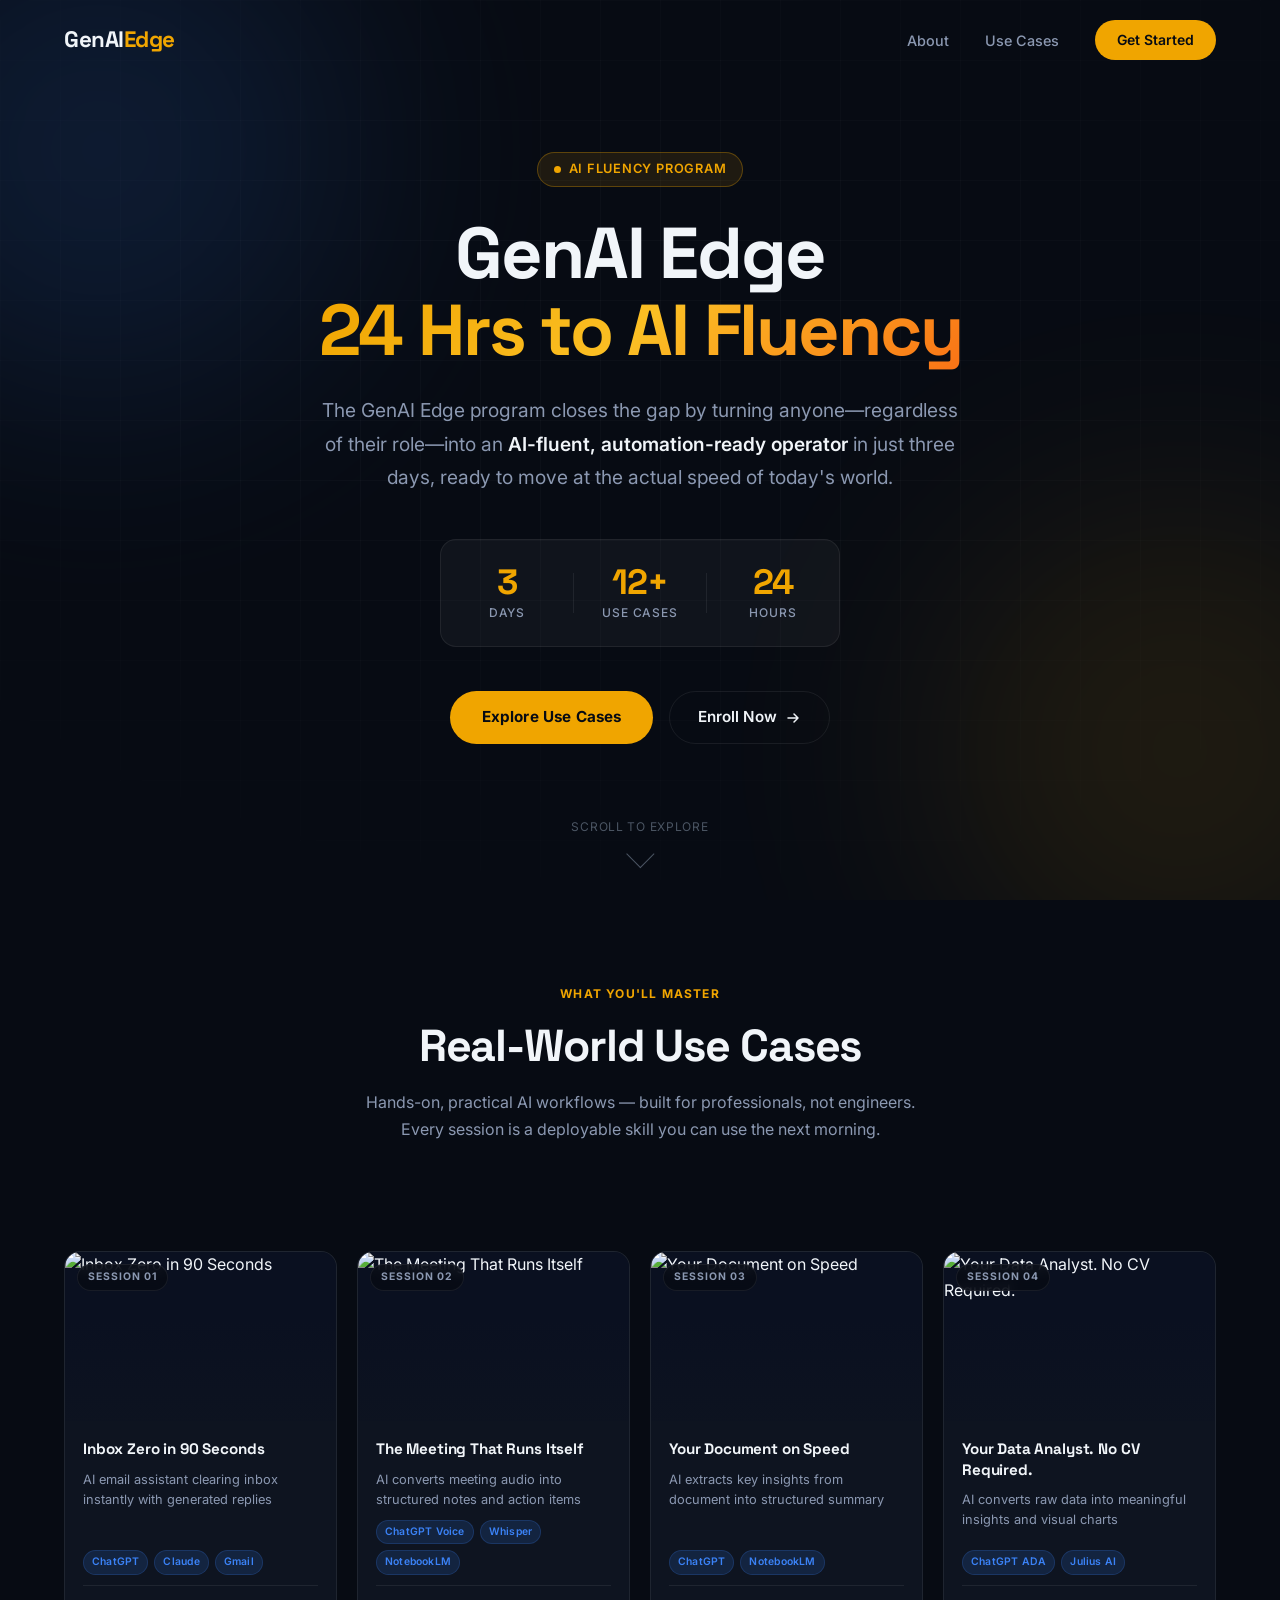
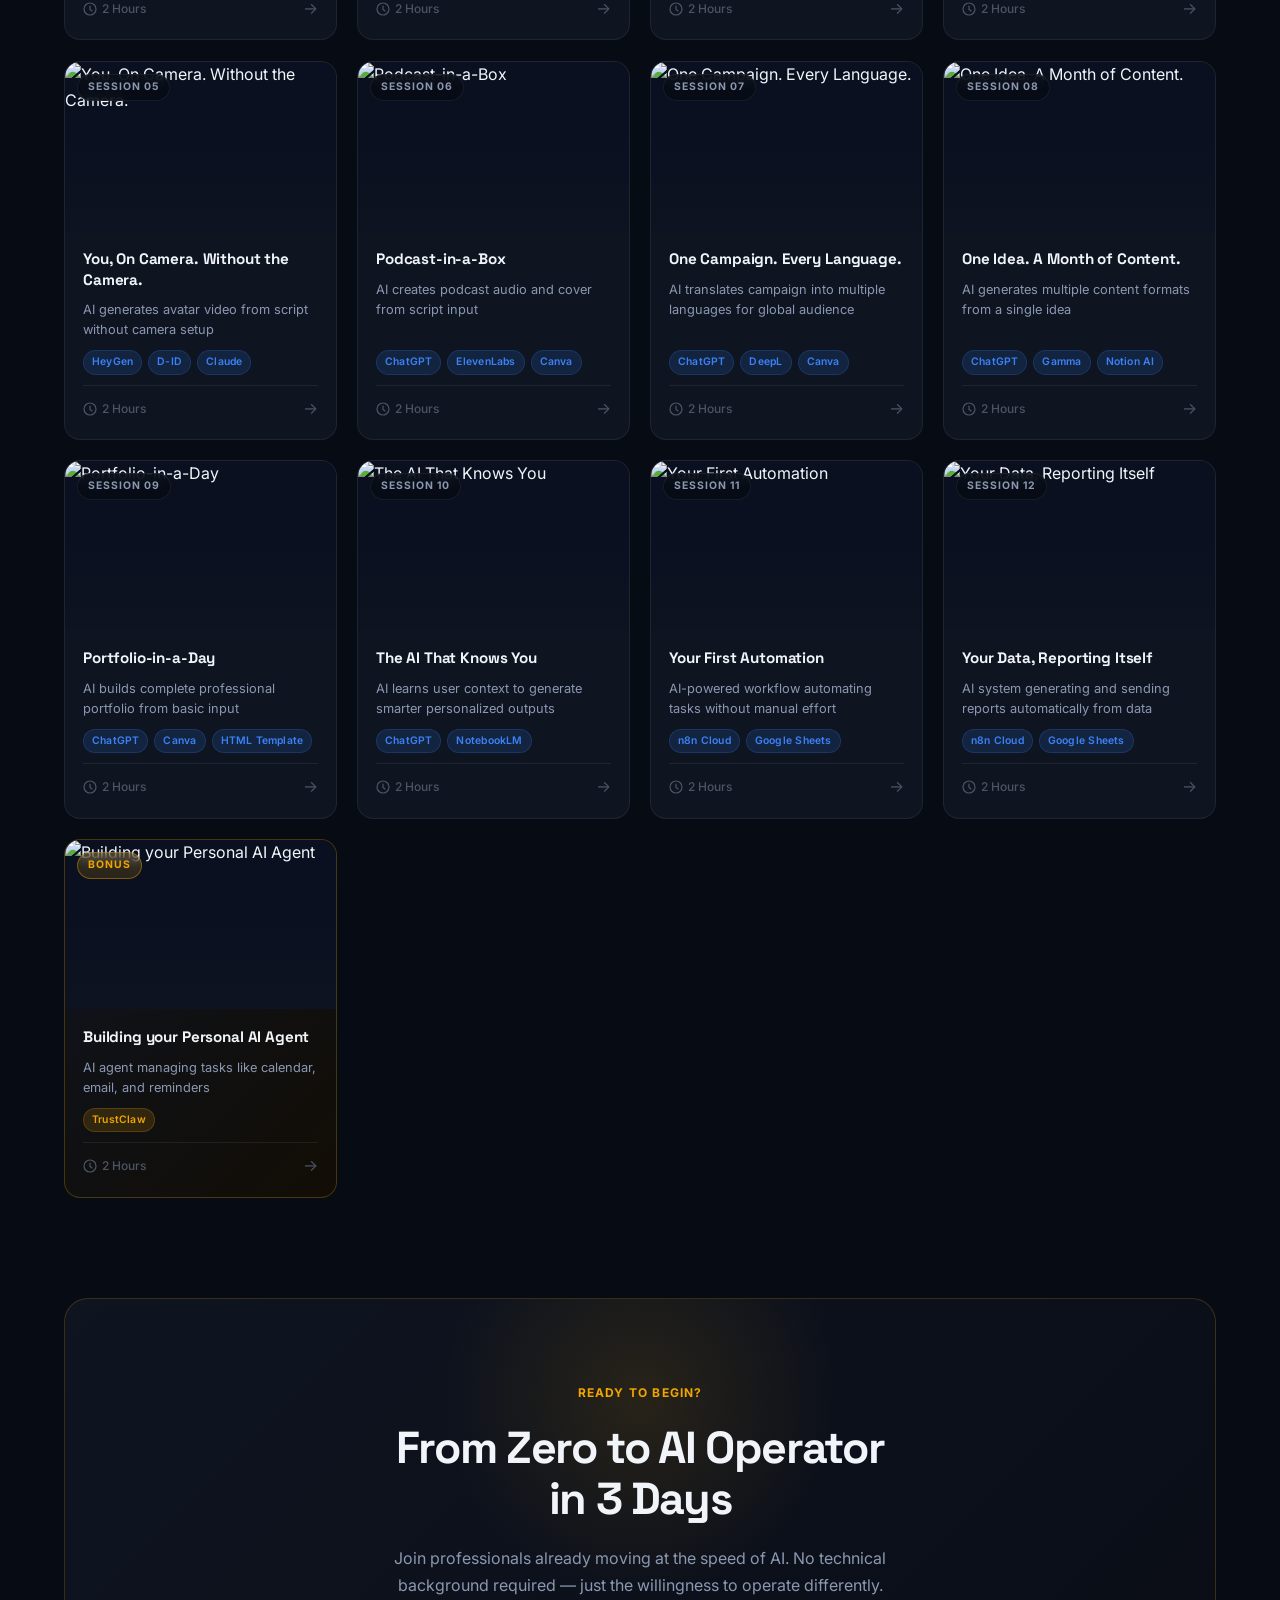
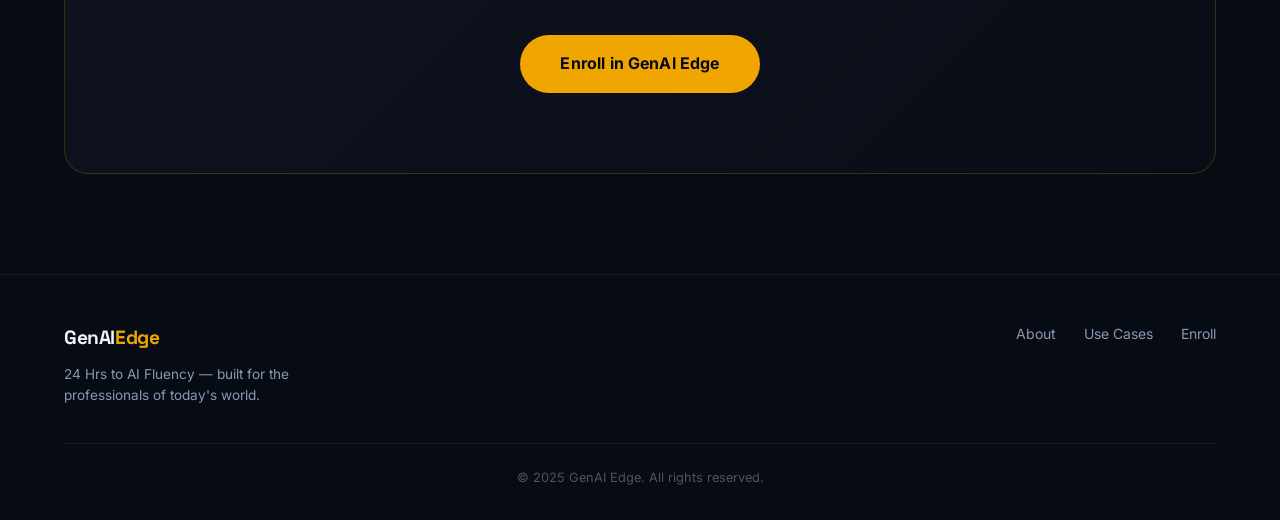
==== index.html @ a852bf32 "Initial commit: GenAI Edge landing page Responsive landing page with hero section, 13 use-case galle" ====
<!DOCTYPE html>
<html lang="en">
<head>
  <meta charset="UTF-8" />
  <meta name="viewport" content="width=device-width, initial-scale=1.0" />
  <meta name="description" content="GenAI Edge - 24 Hrs to AI Fluency. Turn anyone into an AI-fluent, automation-ready operator in just three days." />
  <title>GenAI Edge – 24 Hrs to AI Fluency</title>
  <link rel="stylesheet" href="styles.css" />
  <link rel="preconnect" href="https://fonts.googleapis.com" />
  <link rel="preconnect" href="https://fonts.gstatic.com" crossorigin />
  <link href="https://fonts.googleapis.com/css2?family=Inter:wght@300;400;500;600;700;800;900&family=Space+Grotesk:wght@400;500;600;700&display=swap" rel="stylesheet" />
</head>
<body>

  <!-- ===== NAVBAR ===== -->
  <header class="navbar" id="navbar">
    <div class="nav-container">
      <div class="nav-logo">
        <span class="logo-text">GenAI<span class="logo-accent">Edge</span></span>
      </div>
      <nav class="nav-links" id="navLinks">
        <a href="#about">About</a>
        <a href="#use-cases">Use Cases</a>
        <a href="#enroll" class="nav-cta">Get Started</a>
      </nav>
      <button class="hamburger" id="hamburger" aria-label="Toggle menu">
        <span></span><span></span><span></span>
      </button>
    </div>
  </header>

  <!-- ===== HERO SECTION ===== -->
  <section class="hero" id="about">
    <div class="hero-bg-grid"></div>
    <div class="hero-glow hero-glow--left"></div>
    <div class="hero-glow hero-glow--right"></div>

    <div class="hero-container">
      <div class="hero-badge">
        <span class="badge-dot"></span>
        <span>AI Fluency Program</span>
      </div>

      <h1 class="hero-title">
        GenAI Edge
        <span class="hero-title-highlight">24 Hrs to AI Fluency</span>
      </h1>

      <p class="hero-description">
        The GenAI Edge program closes the gap by turning anyone—regardless of their role—into an
        <strong>AI-fluent, automation-ready operator</strong> in just three days, ready to move at
        the actual speed of today's world.
      </p>

      <div class="hero-stats">
        <div class="stat-item">
          <span class="stat-number">3</span>
          <span class="stat-label">Days</span>
        </div>
        <div class="stat-divider"></div>
        <div class="stat-item">
          <span class="stat-number">12+</span>
          <span class="stat-label">Use Cases</span>
        </div>
        <div class="stat-divider"></div>
        <div class="stat-item">
          <span class="stat-number">24</span>
          <span class="stat-label">Hours</span>
        </div>
      </div>

      <div class="hero-actions">
        <a href="#use-cases" class="btn-primary">Explore Use Cases</a>
        <a href="#enroll" class="btn-secondary">
          <span>Enroll Now</span>
          <svg width="16" height="16" viewBox="0 0 16 16" fill="none"><path d="M3 8H13M13 8L9 4M13 8L9 12" stroke="currentColor" stroke-width="1.5" stroke-linecap="round" stroke-linejoin="round"/></svg>
        </a>
      </div>
    </div>

    <div class="hero-scroll-hint">
      <span>Scroll to explore</span>
      <div class="scroll-arrow"></div>
    </div>
  </section>

  <!-- ===== SECTION INTRO ===== -->
  <section class="section-intro">
    <div class="container">
      <div class="section-tag">What You'll Master</div>
      <h2 class="section-title" id="use-cases">Real-World Use Cases</h2>
      <p class="section-subtitle">
        Hands-on, practical AI workflows — built for professionals, not engineers.
        Every session is a deployable skill you can use the next morning.
      </p>
    </div>
  </section>

  <!-- ===== GALLERY ===== -->
  <section class="gallery-section">
    <div class="container">
      <div class="gallery-grid" id="galleryGrid">

        <!-- Card 1 -->
        <article class="use-case-card" data-index="1">
          <div class="card-image-wrap">
            <!-- Replace .png with .gif when animated versions are available -->
            <img src="assets/GenAI-Edge-Use-Case-Images/1_Draft_EMail.png"
                 alt="Inbox Zero in 90 Seconds"
                 loading="lazy" />
            <div class="card-image-overlay"></div>
            <span class="card-session-badge">Session 01</span>
          </div>
          <div class="card-body">
            <h3 class="card-title">Inbox Zero in 90 Seconds</h3>
            <p class="card-brief">AI email assistant clearing inbox instantly with generated replies</p>
            <div class="card-tools">
              <span class="tool-tag">ChatGPT</span>
              <span class="tool-tag">Claude</span>
              <span class="tool-tag">Gmail</span>
            </div>
            <div class="card-footer">
              <span class="card-hours">
                <svg width="14" height="14" viewBox="0 0 14 14" fill="none"><circle cx="7" cy="7" r="6" stroke="currentColor" stroke-width="1.2"/><path d="M7 4V7.5L9 9" stroke="currentColor" stroke-width="1.2" stroke-linecap="round"/></svg>
                2 Hours
              </span>
              <span class="card-arrow">→</span>
            </div>
          </div>
        </article>

        <!-- Card 2 -->
        <article class="use-case-card" data-index="2">
          <div class="card-image-wrap">
            <img src="assets/GenAI-Edge-Use-Case-Images/2_AI_Transcription.png"
                 alt="The Meeting That Runs Itself"
                 loading="lazy" />
            <div class="card-image-overlay"></div>
            <span class="card-session-badge">Session 02</span>
          </div>
          <div class="card-body">
            <h3 class="card-title">The Meeting That Runs Itself</h3>
            <p class="card-brief">AI converts meeting audio into structured notes and action items</p>
            <div class="card-tools">
              <span class="tool-tag">ChatGPT Voice</span>
              <span class="tool-tag">Whisper</span>
              <span class="tool-tag">NotebookLM</span>
            </div>
            <div class="card-footer">
              <span class="card-hours">
                <svg width="14" height="14" viewBox="0 0 14 14" fill="none"><circle cx="7" cy="7" r="6" stroke="currentColor" stroke-width="1.2"/><path d="M7 4V7.5L9 9" stroke="currentColor" stroke-width="1.2" stroke-linecap="round"/></svg>
                2 Hours
              </span>
              <span class="card-arrow">→</span>
            </div>
          </div>
        </article>

        <!-- Card 3 -->
        <article class="use-case-card" data-index="3">
          <div class="card-image-wrap">
            <img src="assets/GenAI-Edge-Use-Case-Images/3_Floating_Documents.png"
                 alt="Your Document on Speed"
                 loading="lazy" />
            <div class="card-image-overlay"></div>
            <span class="card-session-badge">Session 03</span>
          </div>
          <div class="card-body">
            <h3 class="card-title">Your Document on Speed</h3>
            <p class="card-brief">AI extracts key insights from document into structured summary</p>
            <div class="card-tools">
              <span class="tool-tag">ChatGPT</span>
              <span class="tool-tag">NotebookLM</span>
            </div>
            <div class="card-footer">
              <span class="card-hours">
                <svg width="14" height="14" viewBox="0 0 14 14" fill="none"><circle cx="7" cy="7" r="6" stroke="currentColor" stroke-width="1.2"/><path d="M7 4V7.5L9 9" stroke="currentColor" stroke-width="1.2" stroke-linecap="round"/></svg>
                2 Hours
              </span>
              <span class="card-arrow">→</span>
            </div>
          </div>
        </article>

        <!-- Card 4 -->
        <article class="use-case-card" data-index="4">
          <div class="card-image-wrap">
            <img src="assets/GenAI-Edge-Use-Case-Images/4_Number_Chaos.png"
                 alt="Your Data Analyst. No CV Required."
                 loading="lazy" />
            <div class="card-image-overlay"></div>
            <span class="card-session-badge">Session 04</span>
          </div>
          <div class="card-body">
            <h3 class="card-title">Your Data Analyst. No CV Required.</h3>
            <p class="card-brief">AI converts raw data into meaningful insights and visual charts</p>
            <div class="card-tools">
              <span class="tool-tag">ChatGPT ADA</span>
              <span class="tool-tag">Julius AI</span>
            </div>
            <div class="card-footer">
              <span class="card-hours">
                <svg width="14" height="14" viewBox="0 0 14 14" fill="none"><circle cx="7" cy="7" r="6" stroke="currentColor" stroke-width="1.2"/><path d="M7 4V7.5L9 9" stroke="currentColor" stroke-width="1.2" stroke-linecap="round"/></svg>
                2 Hours
              </span>
              <span class="card-arrow">→</span>
            </div>
          </div>
        </article>

        <!-- Card 5 -->
        <article class="use-case-card" data-index="5">
          <div class="card-image-wrap">
            <img src="assets/GenAI-Edge-Use-Case-Images/5_Human_Silhoutte_Avataar.png"
                 alt="You, On Camera. Without the Camera."
                 loading="lazy" />
            <div class="card-image-overlay"></div>
            <span class="card-session-badge">Session 05</span>
          </div>
          <div class="card-body">
            <h3 class="card-title">You, On Camera. Without the Camera.</h3>
            <p class="card-brief">AI generates avatar video from script without camera setup</p>
            <div class="card-tools">
              <span class="tool-tag">HeyGen</span>
              <span class="tool-tag">D-ID</span>
              <span class="tool-tag">Claude</span>
            </div>
            <div class="card-footer">
              <span class="card-hours">
                <svg width="14" height="14" viewBox="0 0 14 14" fill="none"><circle cx="7" cy="7" r="6" stroke="currentColor" stroke-width="1.2"/><path d="M7 4V7.5L9 9" stroke="currentColor" stroke-width="1.2" stroke-linecap="round"/></svg>
                2 Hours
              </span>
              <span class="card-arrow">→</span>
            </div>
          </div>
        </article>

        <!-- Card 6 -->
        <article class="use-case-card" data-index="6">
          <div class="card-image-wrap">
            <img src="assets/GenAI-Edge-Use-Case-Images/6_Microphone.png"
                 alt="Podcast-in-a-Box"
                 loading="lazy" />
            <div class="card-image-overlay"></div>
            <span class="card-session-badge">Session 06</span>
          </div>
          <div class="card-body">
            <h3 class="card-title">Podcast-in-a-Box</h3>
            <p class="card-brief">AI creates podcast audio and cover from script input</p>
            <div class="card-tools">
              <span class="tool-tag">ChatGPT</span>
              <span class="tool-tag">ElevenLabs</span>
              <span class="tool-tag">Canva</span>
            </div>
            <div class="card-footer">
              <span class="card-hours">
                <svg width="14" height="14" viewBox="0 0 14 14" fill="none"><circle cx="7" cy="7" r="6" stroke="currentColor" stroke-width="1.2"/><path d="M7 4V7.5L9 9" stroke="currentColor" stroke-width="1.2" stroke-linecap="round"/></svg>
                2 Hours
              </span>
              <span class="card-arrow">→</span>
            </div>
          </div>
        </article>

        <!-- Card 7 -->
        <article class="use-case-card" data-index="7">
          <div class="card-image-wrap">
            <img src="assets/GenAI-Edge-Use-Case-Images/7_Message_Bubble.png"
                 alt="One Campaign. Every Language."
                 loading="lazy" />
            <div class="card-image-overlay"></div>
            <span class="card-session-badge">Session 07</span>
          </div>
          <div class="card-body">
            <h3 class="card-title">One Campaign. Every Language.</h3>
            <p class="card-brief">AI translates campaign into multiple languages for global audience</p>
            <div class="card-tools">
              <span class="tool-tag">ChatGPT</span>
              <span class="tool-tag">DeepL</span>
              <span class="tool-tag">Canva</span>
            </div>
            <div class="card-footer">
              <span class="card-hours">
                <svg width="14" height="14" viewBox="0 0 14 14" fill="none"><circle cx="7" cy="7" r="6" stroke="currentColor" stroke-width="1.2"/><path d="M7 4V7.5L9 9" stroke="currentColor" stroke-width="1.2" stroke-linecap="round"/></svg>
                2 Hours
              </span>
              <span class="card-arrow">→</span>
            </div>
          </div>
        </article>

        <!-- Card 8 -->
        <article class="use-case-card" data-index="8">
          <div class="card-image-wrap">
            <img src="assets/GenAI-Edge-Use-Case-Images/8_Central_Idea.png"
                 alt="One Idea. A Month of Content."
                 loading="lazy" />
            <div class="card-image-overlay"></div>
            <span class="card-session-badge">Session 08</span>
          </div>
          <div class="card-body">
            <h3 class="card-title">One Idea. A Month of Content.</h3>
            <p class="card-brief">AI generates multiple content formats from a single idea</p>
            <div class="card-tools">
              <span class="tool-tag">ChatGPT</span>
              <span class="tool-tag">Gamma</span>
              <span class="tool-tag">Notion AI</span>
            </div>
            <div class="card-footer">
              <span class="card-hours">
                <svg width="14" height="14" viewBox="0 0 14 14" fill="none"><circle cx="7" cy="7" r="6" stroke="currentColor" stroke-width="1.2"/><path d="M7 4V7.5L9 9" stroke="currentColor" stroke-width="1.2" stroke-linecap="round"/></svg>
                2 Hours
              </span>
              <span class="card-arrow">→</span>
            </div>
          </div>
        </article>

        <!-- Card 9 -->
        <article class="use-case-card" data-index="9">
          <div class="card-image-wrap">
            <img src="assets/GenAI-Edge-Use-Case-Images/9_Portfolio.png"
                 alt="Portfolio-in-a-Day"
                 loading="lazy" />
            <div class="card-image-overlay"></div>
            <span class="card-session-badge">Session 09</span>
          </div>
          <div class="card-body">
            <h3 class="card-title">Portfolio-in-a-Day</h3>
            <p class="card-brief">AI builds complete professional portfolio from basic input</p>
            <div class="card-tools">
              <span class="tool-tag">ChatGPT</span>
              <span class="tool-tag">Canva</span>
              <span class="tool-tag">HTML Template</span>
            </div>
            <div class="card-footer">
              <span class="card-hours">
                <svg width="14" height="14" viewBox="0 0 14 14" fill="none"><circle cx="7" cy="7" r="6" stroke="currentColor" stroke-width="1.2"/><path d="M7 4V7.5L9 9" stroke="currentColor" stroke-width="1.2" stroke-linecap="round"/></svg>
                2 Hours
              </span>
              <span class="card-arrow">→</span>
            </div>
          </div>
        </article>

        <!-- Card 10 -->
        <article class="use-case-card" data-index="10">
          <div class="card-image-wrap">
            <img src="assets/GenAI-Edge-Use-Case-Images/10_central_user_icon.png"
                 alt="The AI That Knows You"
                 loading="lazy" />
            <div class="card-image-overlay"></div>
            <span class="card-session-badge">Session 10</span>
          </div>
          <div class="card-body">
            <h3 class="card-title">The AI That Knows You</h3>
            <p class="card-brief">AI learns user context to generate smarter personalized outputs</p>
            <div class="card-tools">
              <span class="tool-tag">ChatGPT</span>
              <span class="tool-tag">NotebookLM</span>
            </div>
            <div class="card-footer">
              <span class="card-hours">
                <svg width="14" height="14" viewBox="0 0 14 14" fill="none"><circle cx="7" cy="7" r="6" stroke="currentColor" stroke-width="1.2"/><path d="M7 4V7.5L9 9" stroke="currentColor" stroke-width="1.2" stroke-linecap="round"/></svg>
                2 Hours
              </span>
              <span class="card-arrow">→</span>
            </div>
          </div>
        </article>

        <!-- Card 11 -->
        <article class="use-case-card" data-index="11">
          <div class="card-image-wrap">
            <img src="assets/GenAI-Edge-Use-Case-Images/11_AI_automation_n8n.png"
                 alt="Your First Automation"
                 loading="lazy" />
            <div class="card-image-overlay"></div>
            <span class="card-session-badge">Session 11</span>
          </div>
          <div class="card-body">
            <h3 class="card-title">Your First Automation</h3>
            <p class="card-brief">AI-powered workflow automating tasks without manual effort</p>
            <div class="card-tools">
              <span class="tool-tag">n8n Cloud</span>
              <span class="tool-tag">Google Sheets</span>
            </div>
            <div class="card-footer">
              <span class="card-hours">
                <svg width="14" height="14" viewBox="0 0 14 14" fill="none"><circle cx="7" cy="7" r="6" stroke="currentColor" stroke-width="1.2"/><path d="M7 4V7.5L9 9" stroke="currentColor" stroke-width="1.2" stroke-linecap="round"/></svg>
                2 Hours
              </span>
              <span class="card-arrow">→</span>
            </div>
          </div>
        </article>

        <!-- Card 12 -->
        <article class="use-case-card" data-index="12">
          <div class="card-image-wrap">
            <img src="assets/GenAI-Edge-Use-Case-Images/12_AI_Reporting.png"
                 alt="Your Data, Reporting Itself"
                 loading="lazy" />
            <div class="card-image-overlay"></div>
            <span class="card-session-badge">Session 12</span>
          </div>
          <div class="card-body">
            <h3 class="card-title">Your Data, Reporting Itself</h3>
            <p class="card-brief">AI system generating and sending reports automatically from data</p>
            <div class="card-tools">
              <span class="tool-tag">n8n Cloud</span>
              <span class="tool-tag">Google Sheets</span>
            </div>
            <div class="card-footer">
              <span class="card-hours">
                <svg width="14" height="14" viewBox="0 0 14 14" fill="none"><circle cx="7" cy="7" r="6" stroke="currentColor" stroke-width="1.2"/><path d="M7 4V7.5L9 9" stroke="currentColor" stroke-width="1.2" stroke-linecap="round"/></svg>
                2 Hours
              </span>
              <span class="card-arrow">→</span>
            </div>
          </div>
        </article>

        <!-- Bonus Card -->
        <article class="use-case-card use-case-card--bonus" data-index="bonus">
          <div class="card-image-wrap">
            <img src="assets/GenAI-Edge-Use-Case-Images/Bonus_AI_Agent.png"
                 alt="Building your Personal AI Agent"
                 loading="lazy" />
            <div class="card-image-overlay"></div>
            <span class="card-session-badge card-session-badge--bonus">Bonus</span>
          </div>
          <div class="card-body">
            <h3 class="card-title">Building your Personal AI Agent</h3>
            <p class="card-brief">AI agent managing tasks like calendar, email, and reminders</p>
            <div class="card-tools">
              <span class="tool-tag">TrustClaw</span>
            </div>
            <div class="card-footer">
              <span class="card-hours">
                <svg width="14" height="14" viewBox="0 0 14 14" fill="none"><circle cx="7" cy="7" r="6" stroke="currentColor" stroke-width="1.2"/><path d="M7 4V7.5L9 9" stroke="currentColor" stroke-width="1.2" stroke-linecap="round"/></svg>
                2 Hours
              </span>
              <span class="card-arrow">→</span>
            </div>
          </div>
        </article>

      </div><!-- /gallery-grid -->
    </div>
  </section>

  <!-- ===== CTA SECTION ===== -->
  <section class="cta-section" id="enroll">
    <div class="container">
      <div class="cta-card">
        <div class="cta-glow"></div>
        <div class="cta-content">
          <div class="section-tag">Ready to Begin?</div>
          <h2 class="cta-title">From Zero to AI Operator<br />in 3 Days</h2>
          <p class="cta-description">
            Join professionals already moving at the speed of AI.
            No technical background required — just the willingness to operate differently.
          </p>
          <a href="#" class="btn-primary btn-primary--large">Enroll in GenAI Edge</a>
        </div>
      </div>
    </div>
  </section>

  <!-- ===== FOOTER ===== -->
  <footer class="footer">
    <div class="container">
      <div class="footer-top">
        <div class="footer-brand">
          <span class="logo-text">GenAI<span class="logo-accent">Edge</span></span>
          <p>24 Hrs to AI Fluency — built for the professionals of today's world.</p>
        </div>
        <div class="footer-links">
          <a href="#about">About</a>
          <a href="#use-cases">Use Cases</a>
          <a href="#enroll">Enroll</a>
        </div>
      </div>
      <div class="footer-bottom">
        <p>&copy; 2025 GenAI Edge. All rights reserved.</p>
      </div>
    </div>
  </footer>

  <script src="script.js"></script>
</body>
</html>
---- styles.css ----
/* =============================================
   GenAI Edge – 24 Hrs to AI Fluency
   Stylesheet | styles.css
   ============================================= */

/* ---- Reset & Base ---- */
*, *::before, *::after {
  box-sizing: border-box;
  margin: 0;
  padding: 0;
}

:root {
  --color-bg:           #070b13;
  --color-bg-card:      #0e1420;
  --color-bg-card-alt:  #111827;
  --color-accent:       #f0a500;
  --color-accent-dim:   rgba(240, 165, 0, 0.15);
  --color-accent-glow:  rgba(240, 165, 0, 0.35);
  --color-blue:         #3b82f6;
  --color-blue-dim:     rgba(59, 130, 246, 0.15);
  --color-text-primary: #f1f5f9;
  --color-text-muted:   #8b98b1;
  --color-text-faint:   #4b5563;
  --color-border:       rgba(255, 255, 255, 0.07);
  --color-border-hover: rgba(240, 165, 0, 0.4);
  --font-main:          'Inter', sans-serif;
  --font-display:       'Space Grotesk', sans-serif;
  --radius-card:        16px;
  --radius-sm:          8px;
  --transition:         0.3s ease;
  --shadow-card:        0 4px 24px rgba(0, 0, 0, 0.5);
  --shadow-hover:       0 12px 48px rgba(0, 0, 0, 0.7);
}

html {
  scroll-behavior: smooth;
  font-size: 16px;
}

body {
  font-family: var(--font-main);
  background-color: var(--color-bg);
  color: var(--color-text-primary);
  line-height: 1.6;
  overflow-x: hidden;
  -webkit-font-smoothing: antialiased;
}

a {
  text-decoration: none;
  color: inherit;
}

img {
  display: block;
  max-width: 100%;
}

.container {
  width: 100%;
  max-width: 1200px;
  margin: 0 auto;
  padding: 0 24px;
}

/* =============================================
   NAVBAR
   ============================================= */
.navbar {
  position: fixed;
  top: 0;
  left: 0;
  right: 0;
  z-index: 1000;
  padding: 0;
  transition: background var(--transition), box-shadow var(--transition);
}

.navbar.scrolled {
  background: rgba(7, 11, 19, 0.95);
  backdrop-filter: blur(12px);
  -webkit-backdrop-filter: blur(12px);
  box-shadow: 0 1px 0 var(--color-border);
}

.nav-container {
  display: flex;
  align-items: center;
  justify-content: space-between;
  max-width: 1200px;
  margin: 0 auto;
  padding: 20px 24px;
}

.nav-logo {
  flex-shrink: 0;
}

.logo-text {
  font-family: var(--font-display);
  font-size: 1.4rem;
  font-weight: 700;
  letter-spacing: -0.02em;
  color: var(--color-text-primary);
}

.logo-accent {
  color: var(--color-accent);
}

.nav-links {
  display: flex;
  align-items: center;
  gap: 36px;
}

.nav-links a {
  font-size: 0.9rem;
  font-weight: 500;
  color: var(--color-text-muted);
  transition: color var(--transition);
}

.nav-links a:hover {
  color: var(--color-text-primary);
}

.nav-cta {
  background: var(--color-accent) !important;
  color: #070b13 !important;
  padding: 9px 22px;
  border-radius: 50px;
  font-weight: 600 !important;
  font-size: 0.875rem !important;
  transition: background var(--transition), transform var(--transition), box-shadow var(--transition) !important;
}

.nav-cta:hover {
  background: #fbbf24 !important;
  transform: translateY(-1px);
  box-shadow: 0 4px 16px var(--color-accent-glow);
}

.hamburger {
  display: none;
  flex-direction: column;
  gap: 5px;
  background: none;
  border: none;
  cursor: pointer;
  padding: 4px;
}

.hamburger span {
  display: block;
  width: 24px;
  height: 2px;
  background: var(--color-text-primary);
  border-radius: 2px;
  transition: all 0.3s ease;
}

.hamburger.active span:nth-child(1) { transform: translateY(7px) rotate(45deg); }
.hamburger.active span:nth-child(2) { opacity: 0; }
.hamburger.active span:nth-child(3) { transform: translateY(-7px) rotate(-45deg); }

/* =============================================
   HERO SECTION
   ============================================= */
.hero {
  position: relative;
  min-height: 100vh;
  display: flex;
  flex-direction: column;
  align-items: center;
  justify-content: center;
  overflow: hidden;
  padding: 120px 24px 80px;
}

.hero-bg-grid {
  position: absolute;
  inset: 0;
  background-image:
    linear-gradient(rgba(255,255,255,0.025) 1px, transparent 1px),
    linear-gradient(90deg, rgba(255,255,255,0.025) 1px, transparent 1px);
  background-size: 60px 60px;
  mask-image: radial-gradient(ellipse 80% 70% at 50% 40%, black 30%, transparent 100%);
  -webkit-mask-image: radial-gradient(ellipse 80% 70% at 50% 40%, black 30%, transparent 100%);
}

.hero-glow {
  position: absolute;
  width: 500px;
  height: 500px;
  border-radius: 50%;
  filter: blur(120px);
  pointer-events: none;
  opacity: 0.35;
}

.hero-glow--left {
  background: rgba(59, 130, 246, 0.4);
  top: -100px;
  left: -150px;
}

.hero-glow--right {
  background: rgba(240, 165, 0, 0.3);
  bottom: -100px;
  right: -150px;
}

.hero-container {
  position: relative;
  z-index: 1;
  max-width: 820px;
  text-align: center;
}

.hero-badge {
  display: inline-flex;
  align-items: center;
  gap: 8px;
  background: rgba(240, 165, 0, 0.1);
  border: 1px solid rgba(240, 165, 0, 0.3);
  border-radius: 50px;
  padding: 6px 16px;
  font-size: 0.8rem;
  font-weight: 600;
  color: var(--color-accent);
  letter-spacing: 0.06em;
  text-transform: uppercase;
  margin-bottom: 28px;
}

.badge-dot {
  width: 7px;
  height: 7px;
  background: var(--color-accent);
  border-radius: 50%;
  animation: pulse-dot 2s ease-in-out infinite;
}

@keyframes pulse-dot {
  0%, 100% { opacity: 1; transform: scale(1); }
  50% { opacity: 0.5; transform: scale(0.7); }
}

.hero-title {
  font-family: var(--font-display);
  font-size: clamp(2.6rem, 6vw, 4.5rem);
  font-weight: 800;
  line-height: 1.08;
  letter-spacing: -0.03em;
  color: var(--color-text-primary);
  margin-bottom: 24px;
}

.hero-title-highlight {
  display: block;
  background: linear-gradient(135deg, #f0a500 0%, #fbbf24 50%, #f97316 100%);
  -webkit-background-clip: text;
  -webkit-text-fill-color: transparent;
  background-clip: text;
}

.hero-description {
  font-size: clamp(1rem, 2vw, 1.2rem);
  color: var(--color-text-muted);
  line-height: 1.75;
  max-width: 640px;
  margin: 0 auto 44px;
}

.hero-description strong {
  color: var(--color-text-primary);
  font-weight: 600;
}

.hero-stats {
  display: flex;
  align-items: center;
  justify-content: center;
  gap: 0;
  margin-bottom: 44px;
  background: rgba(255,255,255,0.04);
  border: 1px solid var(--color-border);
  border-radius: 16px;
  padding: 24px 0;
  max-width: 400px;
  margin-left: auto;
  margin-right: auto;
}

.stat-item {
  flex: 1;
  display: flex;
  flex-direction: column;
  align-items: center;
  gap: 4px;
}

.stat-number {
  font-family: var(--font-display);
  font-size: 2.2rem;
  font-weight: 800;
  color: var(--color-accent);
  line-height: 1;
  letter-spacing: -0.02em;
}

.stat-label {
  font-size: 0.75rem;
  font-weight: 500;
  color: var(--color-text-muted);
  text-transform: uppercase;
  letter-spacing: 0.08em;
}

.stat-divider {
  width: 1px;
  height: 40px;
  background: var(--color-border);
}

.hero-actions {
  display: flex;
  align-items: center;
  justify-content: center;
  gap: 16px;
  flex-wrap: wrap;
  margin-bottom: 44px;
}

.btn-primary {
  display: inline-flex;
  align-items: center;
  gap: 8px;
  background: var(--color-accent);
  color: #070b13;
  font-weight: 700;
  font-size: 0.95rem;
  padding: 14px 32px;
  border-radius: 50px;
  transition: background var(--transition), transform var(--transition), box-shadow var(--transition);
  letter-spacing: 0.01em;
}

.btn-primary:hover {
  background: #fbbf24;
  transform: translateY(-2px);
  box-shadow: 0 8px 32px var(--color-accent-glow);
}

.btn-primary--large {
  padding: 16px 40px;
  font-size: 1rem;
}

.btn-secondary {
  display: inline-flex;
  align-items: center;
  gap: 8px;
  background: transparent;
  color: var(--color-text-primary);
  font-weight: 600;
  font-size: 0.95rem;
  padding: 13px 28px;
  border-radius: 50px;
  border: 1px solid var(--color-border);
  transition: border-color var(--transition), background var(--transition), transform var(--transition);
}

.btn-secondary:hover {
  border-color: rgba(255,255,255,0.2);
  background: rgba(255,255,255,0.05);
  transform: translateY(-2px);
}

.hero-scroll-hint {
  position: absolute;
  bottom: 36px;
  left: 50%;
  transform: translateX(-50%);
  display: flex;
  flex-direction: column;
  align-items: center;
  gap: 8px;
  color: var(--color-text-faint);
  font-size: 0.75rem;
  letter-spacing: 0.06em;
  text-transform: uppercase;
}

.scroll-arrow {
  width: 20px;
  height: 20px;
  border-right: 1.5px solid var(--color-text-faint);
  border-bottom: 1.5px solid var(--color-text-faint);
  transform: rotate(45deg);
  animation: scroll-bounce 2s ease-in-out infinite;
}

@keyframes scroll-bounce {
  0%, 100% { transform: rotate(45deg) translateY(0); opacity: 1; }
  50% { transform: rotate(45deg) translateY(5px); opacity: 0.5; }
}

/* =============================================
   SECTION INTRO
   ============================================= */
.section-intro {
  padding: 80px 24px 0;
  text-align: center;
}

.section-tag {
  display: inline-block;
  font-size: 0.75rem;
  font-weight: 700;
  color: var(--color-accent);
  letter-spacing: 0.1em;
  text-transform: uppercase;
  margin-bottom: 16px;
}

.section-title {
  font-family: var(--font-display);
  font-size: clamp(1.8rem, 4vw, 2.8rem);
  font-weight: 700;
  letter-spacing: -0.025em;
  color: var(--color-text-primary);
  margin-bottom: 16px;
  line-height: 1.2;
}

.section-subtitle {
  font-size: 1rem;
  color: var(--color-text-muted);
  max-width: 560px;
  margin: 0 auto;
  line-height: 1.7;
}

/* =============================================
   GALLERY SECTION
   ============================================= */
.gallery-section {
  padding: 60px 0 100px;
}

.gallery-grid {
  display: grid;
  grid-template-columns: repeat(4, 1fr);
  gap: 20px;
  margin-top: 48px;
}

/* =============================================
   USE CASE CARDS
   ============================================= */
.use-case-card {
  background: var(--color-bg-card);
  border: 1px solid var(--color-border);
  border-radius: var(--radius-card);
  overflow: hidden;
  display: flex;
  flex-direction: column;
  transition: transform var(--transition), border-color var(--transition), box-shadow var(--transition);
  cursor: pointer;
  will-change: transform;
}

.use-case-card:hover {
  transform: translateY(-6px);
  border-color: var(--color-border-hover);
  box-shadow: 0 20px 60px rgba(0, 0, 0, 0.6), 0 0 0 1px rgba(240, 165, 0, 0.15);
}

.use-case-card--bonus {
  border-color: rgba(240, 165, 0, 0.25);
  background: linear-gradient(135deg, #0e1420 0%, #120d05 100%);
}

.use-case-card--bonus:hover {
  border-color: var(--color-accent);
  box-shadow: 0 20px 60px rgba(0, 0, 0, 0.6), 0 0 40px rgba(240, 165, 0, 0.15);
}

/* Card image */
.card-image-wrap {
  position: relative;
  width: 100%;
  aspect-ratio: 16 / 10;
  overflow: hidden;
  background: #0a1020;
}

.card-image-wrap img {
  width: 100%;
  height: 100%;
  object-fit: cover;
  transition: transform 0.5s ease;
}

.use-case-card:hover .card-image-wrap img {
  transform: scale(1.05);
}

.card-image-overlay {
  position: absolute;
  inset: 0;
  background: linear-gradient(
    to bottom,
    transparent 40%,
    rgba(14, 20, 32, 0.7) 100%
  );
  pointer-events: none;
}

.card-session-badge {
  position: absolute;
  top: 12px;
  left: 12px;
  background: rgba(7, 11, 19, 0.8);
  backdrop-filter: blur(6px);
  -webkit-backdrop-filter: blur(6px);
  border: 1px solid var(--color-border);
  color: var(--color-text-muted);
  font-size: 0.65rem;
  font-weight: 700;
  letter-spacing: 0.1em;
  text-transform: uppercase;
  padding: 4px 10px;
  border-radius: 50px;
}

.card-session-badge--bonus {
  background: rgba(240, 165, 0, 0.15);
  border-color: rgba(240, 165, 0, 0.4);
  color: var(--color-accent);
}

/* Card body */
.card-body {
  padding: 18px;
  display: flex;
  flex-direction: column;
  flex: 1;
  gap: 10px;
}

.card-title {
  font-family: var(--font-display);
  font-size: 0.95rem;
  font-weight: 700;
  color: var(--color-text-primary);
  line-height: 1.35;
  letter-spacing: -0.01em;
}

.card-brief {
  font-size: 0.8rem;
  color: var(--color-text-muted);
  line-height: 1.55;
  flex: 1;
}

.card-tools {
  display: flex;
  flex-wrap: wrap;
  gap: 6px;
}

.tool-tag {
  font-size: 0.65rem;
  font-weight: 600;
  color: var(--color-blue);
  background: var(--color-blue-dim);
  border: 1px solid rgba(59, 130, 246, 0.2);
  padding: 3px 8px;
  border-radius: 50px;
  letter-spacing: 0.02em;
  white-space: nowrap;
}

.use-case-card--bonus .tool-tag {
  color: var(--color-accent);
  background: var(--color-accent-dim);
  border-color: rgba(240, 165, 0, 0.2);
}

.card-footer {
  display: flex;
  align-items: center;
  justify-content: space-between;
  padding-top: 10px;
  border-top: 1px solid var(--color-border);
  margin-top: auto;
}

.card-hours {
  display: flex;
  align-items: center;
  gap: 5px;
  font-size: 0.75rem;
  font-weight: 500;
  color: var(--color-text-faint);
}

.card-arrow {
  font-size: 1rem;
  color: var(--color-text-faint);
  transition: color var(--transition), transform var(--transition);
}

.use-case-card:hover .card-arrow {
  color: var(--color-accent);
  transform: translateX(4px);
}

/* =============================================
   CTA SECTION
   ============================================= */
.cta-section {
  padding: 0 0 100px;
}

.cta-card {
  position: relative;
  background: linear-gradient(135deg, #0e1420 0%, #0a0d16 100%);
  border: 1px solid rgba(240, 165, 0, 0.2);
  border-radius: 24px;
  overflow: hidden;
  padding: 80px 40px;
  text-align: center;
}

.cta-glow {
  position: absolute;
  top: -100px;
  left: 50%;
  transform: translateX(-50%);
  width: 400px;
  height: 400px;
  background: radial-gradient(circle, rgba(240, 165, 0, 0.12) 0%, transparent 70%);
  pointer-events: none;
}

.cta-content {
  position: relative;
  z-index: 1;
  max-width: 560px;
  margin: 0 auto;
}

.cta-title {
  font-family: var(--font-display);
  font-size: clamp(1.8rem, 4vw, 2.8rem);
  font-weight: 800;
  color: var(--color-text-primary);
  letter-spacing: -0.03em;
  line-height: 1.15;
  margin-bottom: 20px;
}

.cta-description {
  font-size: 1rem;
  color: var(--color-text-muted);
  line-height: 1.7;
  margin-bottom: 36px;
}

.cta-content .section-tag {
  margin-bottom: 20px;
}

/* =============================================
   FOOTER
   ============================================= */
.footer {
  border-top: 1px solid var(--color-border);
  padding: 48px 0 32px;
}

.footer-top {
  display: flex;
  justify-content: space-between;
  align-items: flex-start;
  gap: 40px;
  margin-bottom: 36px;
  flex-wrap: wrap;
}

.footer-brand .logo-text {
  font-size: 1.2rem;
  margin-bottom: 10px;
  display: block;
}

.footer-brand p {
  font-size: 0.85rem;
  color: var(--color-text-muted);
  max-width: 280px;
  line-height: 1.6;
}

.footer-links {
  display: flex;
  gap: 28px;
  align-items: center;
  flex-wrap: wrap;
}

.footer-links a {
  font-size: 0.875rem;
  color: var(--color-text-muted);
  transition: color var(--transition);
}

.footer-links a:hover {
  color: var(--color-text-primary);
}

.footer-bottom {
  border-top: 1px solid var(--color-border);
  padding-top: 24px;
}

.footer-bottom p {
  font-size: 0.8rem;
  color: var(--color-text-faint);
  text-align: center;
}

/* =============================================
   CARD ENTRANCE ANIMATION
   ============================================= */
.use-case-card {
  opacity: 0;
  transform: translateY(24px);
  transition:
    opacity 0.5s ease,
    transform 0.5s ease,
    border-color var(--transition),
    box-shadow var(--transition);
}

.use-case-card.visible {
  opacity: 1;
  transform: translateY(0);
}

.use-case-card:hover {
  transform: translateY(-6px) !important;
}

/* =============================================
   RESPONSIVE — Tablet (≤ 1024px)
   ============================================= */
@media (max-width: 1024px) {
  .gallery-grid {
    grid-template-columns: repeat(3, 1fr);
    gap: 16px;
  }
}

/* =============================================
   RESPONSIVE — Small Tablet (≤ 768px)
   ============================================= */
@media (max-width: 768px) {
  .nav-links {
    position: fixed;
    top: 0;
    right: -100%;
    width: 260px;
    height: 100vh;
    background: rgba(7, 11, 19, 0.98);
    backdrop-filter: blur(20px);
    -webkit-backdrop-filter: blur(20px);
    border-left: 1px solid var(--color-border);
    flex-direction: column;
    align-items: flex-start;
    justify-content: center;
    padding: 40px 32px;
    gap: 28px;
    transition: right 0.4s ease;
    z-index: 999;
  }

  .nav-links.open {
    right: 0;
  }

  .nav-links a {
    font-size: 1rem;
  }

  .nav-cta {
    width: 100%;
    text-align: center;
    justify-content: center;
  }

  .hamburger {
    display: flex;
    z-index: 1001;
  }

  .gallery-grid {
    grid-template-columns: repeat(2, 1fr);
    gap: 14px;
  }

  .hero {
    padding: 100px 20px 70px;
  }

  .hero-stats {
    max-width: 100%;
  }

  .section-intro {
    padding: 60px 20px 0;
  }

  .gallery-section {
    padding: 48px 0 80px;
  }

  .cta-card {
    padding: 56px 24px;
  }
}

/* =============================================
   RESPONSIVE — Mobile (≤ 480px)
   ============================================= */
@media (max-width: 480px) {
  .gallery-grid {
    grid-template-columns: 1fr 1fr;
    gap: 12px;
  }

  .card-body {
    padding: 14px;
  }

  .card-title {
    font-size: 0.85rem;
  }

  .card-brief {
    font-size: 0.75rem;
  }

  .tool-tag {
    font-size: 0.6rem;
  }

  .hero-actions {
    flex-direction: column;
    align-items: stretch;
  }

  .btn-primary,
  .btn-secondary {
    width: 100%;
    justify-content: center;
  }

  .hero-badge {
    font-size: 0.7rem;
  }

  .stat-number {
    font-size: 1.8rem;
  }

  .footer-top {
    flex-direction: column;
    gap: 24px;
  }
}

/* =============================================
   RESPONSIVE — Very Small (≤ 360px)
   ============================================= */
@media (max-width: 360px) {
  .gallery-grid {
    grid-template-columns: 1fr;
  }
}

/* =============================================
   SCROLL FADE-IN UTILITY
   ============================================= */
.fade-in-up {
  opacity: 0;
  transform: translateY(20px);
  transition: opacity 0.6s ease, transform 0.6s ease;
}

.fade-in-up.visible {
  opacity: 1;
  transform: translateY(0);
}
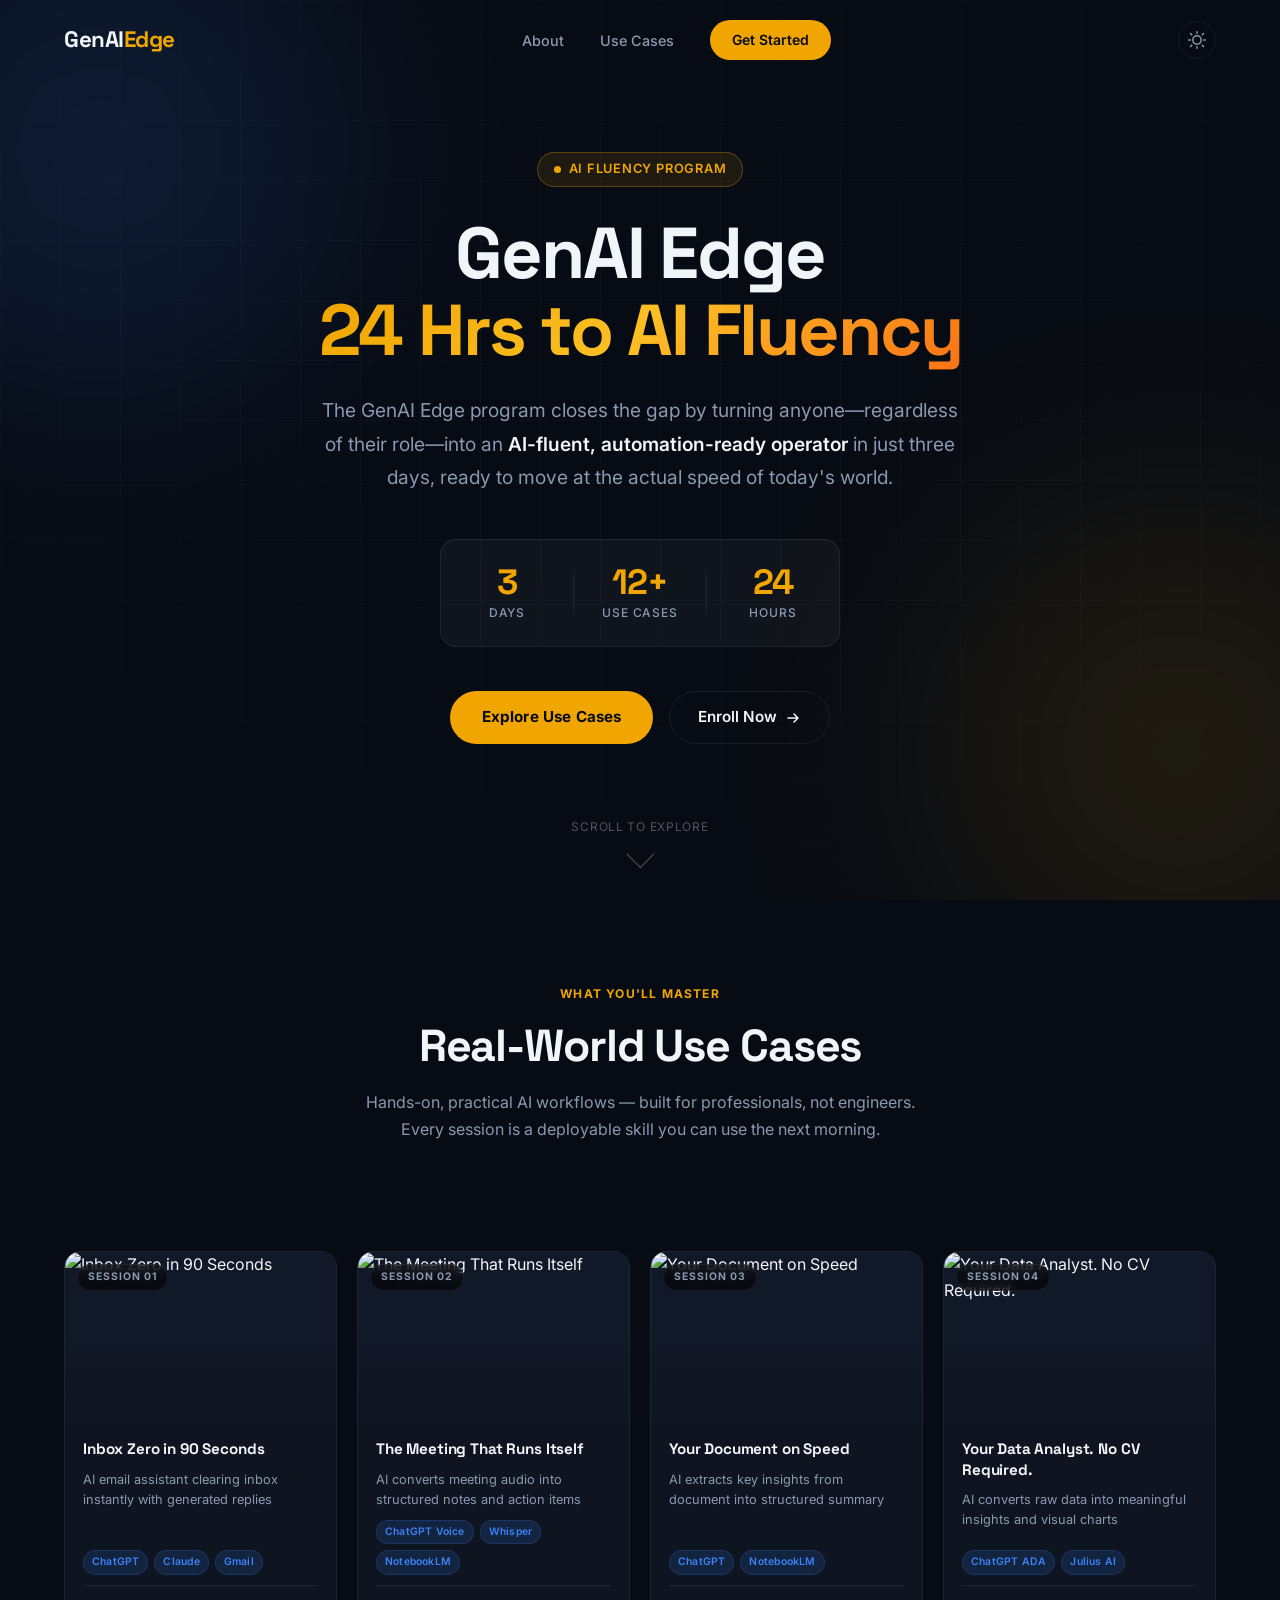
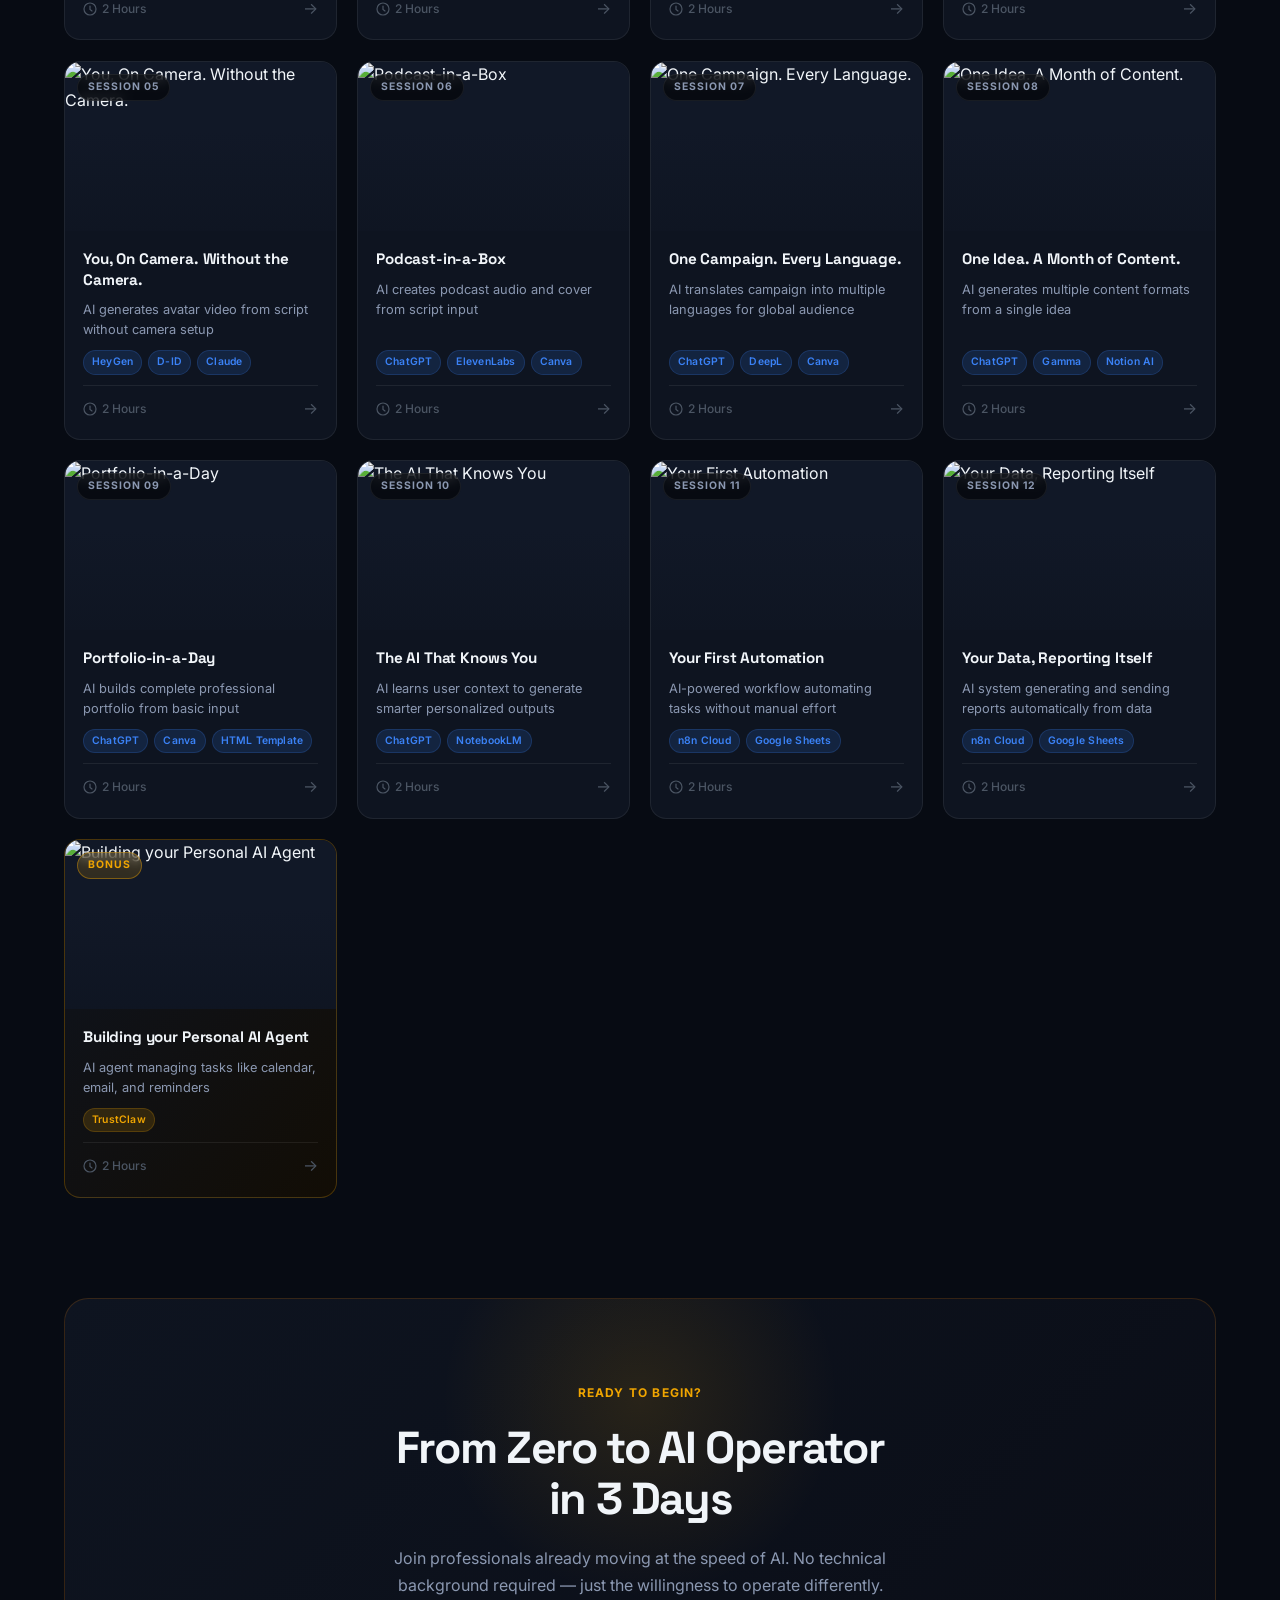
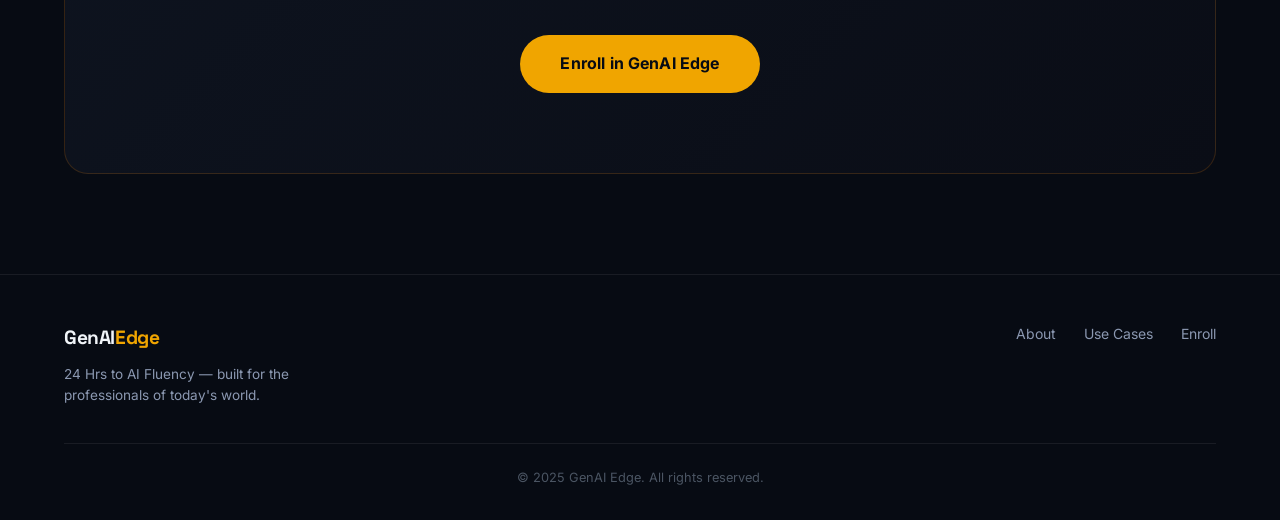
==== commit 7f7b2816: "Add light/dark theme toggle with localStorage persistence - Added theme toggle button (sun/moon icon" ====
--- a/index.html
+++ b/index.html
@@ -6,6 +6,13 @@
   <meta name="description" content="GenAI Edge - 24 Hrs to AI Fluency. Turn anyone into an AI-fluent, automation-ready operator in just three days." />
   <title>GenAI Edge – 24 Hrs to AI Fluency</title>
   <link rel="stylesheet" href="styles.css" />
+  <!-- Prevent flash of wrong theme on load -->
+  <script>
+    (function(){
+      var t = localStorage.getItem('genai-edge-theme') || 'dark';
+      document.documentElement.setAttribute('data-theme', t);
+    })();
+  </script>
   <link rel="preconnect" href="https://fonts.googleapis.com" />
   <link rel="preconnect" href="https://fonts.gstatic.com" crossorigin />
   <link href="https://fonts.googleapis.com/css2?family=Inter:wght@300;400;500;600;700;800;900&family=Space+Grotesk:wght@400;500;600;700&display=swap" rel="stylesheet" />
@@ -23,9 +30,22 @@
         <a href="#use-cases">Use Cases</a>
         <a href="#enroll" class="nav-cta">Get Started</a>
       </nav>
-      <button class="hamburger" id="hamburger" aria-label="Toggle menu">
-        <span></span><span></span><span></span>
-      </button>
+      <div class="nav-right">
+        <button class="theme-toggle" id="themeToggle" aria-label="Toggle light/dark theme">
+          <!-- Sun icon (shown in dark mode) -->
+          <svg class="theme-icon theme-icon--sun" width="20" height="20" viewBox="0 0 24 24" fill="none" aria-hidden="true">
+            <circle cx="12" cy="12" r="5" stroke="currentColor" stroke-width="1.8"/>
+            <path d="M12 2v2M12 20v2M4.22 4.22l1.42 1.42M18.36 18.36l1.42 1.42M2 12h2M20 12h2M4.22 19.78l1.42-1.42M18.36 5.64l1.42-1.42" stroke="currentColor" stroke-width="1.8" stroke-linecap="round"/>
+          </svg>
+          <!-- Moon icon (shown in light mode) -->
+          <svg class="theme-icon theme-icon--moon" width="20" height="20" viewBox="0 0 24 24" fill="none" aria-hidden="true">
+            <path d="M21 12.79A9 9 0 1111.21 3a7 7 0 009.79 9.79z" stroke="currentColor" stroke-width="1.8" stroke-linecap="round" stroke-linejoin="round"/>
+          </svg>
+        </button>
+        <button class="hamburger" id="hamburger" aria-label="Toggle menu">
+          <span></span><span></span><span></span>
+        </button>
+      </div>
     </div>
   </header>
 
--- a/styles.css
+++ b/styles.css
@@ -10,7 +10,9 @@
   padding: 0;
 }
 
-:root {
+/* ---- Dark theme (default) ---- */
+:root,
+[data-theme="dark"] {
   --color-bg:           #070b13;
   --color-bg-card:      #0e1420;
   --color-bg-card-alt:  #111827;
@@ -24,13 +26,53 @@
   --color-text-faint:   #4b5563;
   --color-border:       rgba(255, 255, 255, 0.07);
   --color-border-hover: rgba(240, 165, 0, 0.4);
-  --font-main:          'Inter', sans-serif;
-  --font-display:       'Space Grotesk', sans-serif;
-  --radius-card:        16px;
-  --radius-sm:          8px;
-  --transition:         0.3s ease;
+  --color-nav-bg:       rgba(7, 11, 19, 0.95);
+  --color-cta-bg:       linear-gradient(135deg, #0e1420 0%, #0a0d16 100%);
+  --color-footer-brand: #f1f5f9;
   --shadow-card:        0 4px 24px rgba(0, 0, 0, 0.5);
   --shadow-hover:       0 12px 48px rgba(0, 0, 0, 0.7);
+  --hero-glow-left:     rgba(59, 130, 246, 0.4);
+  --hero-glow-right:    rgba(240, 165, 0, 0.3);
+  --grid-line:          rgba(255, 255, 255, 0.025);
+}
+
+/* ---- Light theme ---- */
+[data-theme="light"] {
+  --color-bg:           #f5f7fa;
+  --color-bg-card:      #ffffff;
+  --color-bg-card-alt:  #f0f4f8;
+  --color-accent:       #d97706;
+  --color-accent-dim:   rgba(217, 119, 6, 0.1);
+  --color-accent-glow:  rgba(217, 119, 6, 0.3);
+  --color-blue:         #2563eb;
+  --color-blue-dim:     rgba(37, 99, 235, 0.1);
+  --color-text-primary: #0f172a;
+  --color-text-muted:   #475569;
+  --color-text-faint:   #94a3b8;
+  --color-border:       rgba(0, 0, 0, 0.08);
+  --color-border-hover: rgba(217, 119, 6, 0.4);
+  --color-nav-bg:       rgba(245, 247, 250, 0.95);
+  --color-cta-bg:       linear-gradient(135deg, #ffffff 0%, #f0f4f8 100%);
+  --color-footer-brand: #0f172a;
+  --shadow-card:        0 4px 24px rgba(0, 0, 0, 0.08);
+  --shadow-hover:       0 12px 48px rgba(0, 0, 0, 0.15);
+  --hero-glow-left:     rgba(59, 130, 246, 0.15);
+  --hero-glow-right:    rgba(217, 119, 6, 0.15);
+  --grid-line:          rgba(0, 0, 0, 0.04);
+}
+
+/* ---- Shared tokens (layout, typography) ---- */
+:root {
+  --font-main:    'Inter', sans-serif;
+  --font-display: 'Space Grotesk', sans-serif;
+  --radius-card:  16px;
+  --radius-sm:    8px;
+  --transition:   0.3s ease;
+}
+
+/* Smooth theme transition on all elements */
+*, *::before, *::after {
+  transition: background-color 0.3s ease, border-color 0.3s ease, color 0.3s ease, box-shadow 0.3s ease;
 }
 
 html {
@@ -78,7 +120,7 @@
 }
 
 .navbar.scrolled {
-  background: rgba(7, 11, 19, 0.95);
+  background: var(--color-nav-bg);
   backdrop-filter: blur(12px);
   -webkit-backdrop-filter: blur(12px);
   box-shadow: 0 1px 0 var(--color-border);
@@ -142,6 +184,45 @@
   box-shadow: 0 4px 16px var(--color-accent-glow);
 }
 
+/* ---- Theme toggle button ---- */
+.nav-right {
+  display: flex;
+  align-items: center;
+  gap: 12px;
+}
+
+.theme-toggle {
+  display: flex;
+  align-items: center;
+  justify-content: center;
+  width: 38px;
+  height: 38px;
+  border-radius: 50%;
+  border: 1px solid var(--color-border);
+  background: transparent;
+  color: var(--color-text-muted);
+  cursor: pointer;
+  transition: background var(--transition), border-color var(--transition), color var(--transition), transform 0.2s ease;
+  flex-shrink: 0;
+}
+
+.theme-toggle:hover {
+  background: var(--color-accent-dim);
+  border-color: var(--color-accent);
+  color: var(--color-accent);
+  transform: rotate(20deg);
+}
+
+/* Show/hide correct icon based on theme */
+[data-theme="dark"]  .theme-icon--moon,
+[data-theme="light"] .theme-icon--sun  { display: none; }
+[data-theme="dark"]  .theme-icon--sun,
+[data-theme="light"] .theme-icon--moon { display: block; }
+
+/* Default (dark) when no attribute set */
+:root:not([data-theme="light"]) .theme-icon--moon { display: none; }
+:root:not([data-theme="light"]) .theme-icon--sun  { display: block; }
+
 .hamburger {
   display: none;
   flex-direction: column;
@@ -183,8 +264,8 @@
   position: absolute;
   inset: 0;
   background-image:
-    linear-gradient(rgba(255,255,255,0.025) 1px, transparent 1px),
-    linear-gradient(90deg, rgba(255,255,255,0.025) 1px, transparent 1px);
+    linear-gradient(var(--grid-line) 1px, transparent 1px),
+    linear-gradient(90deg, var(--grid-line) 1px, transparent 1px);
   background-size: 60px 60px;
   mask-image: radial-gradient(ellipse 80% 70% at 50% 40%, black 30%, transparent 100%);
   -webkit-mask-image: radial-gradient(ellipse 80% 70% at 50% 40%, black 30%, transparent 100%);
@@ -201,13 +282,13 @@
 }
 
 .hero-glow--left {
-  background: rgba(59, 130, 246, 0.4);
+  background: var(--hero-glow-left);
   top: -100px;
   left: -150px;
 }
 
 .hero-glow--right {
-  background: rgba(240, 165, 0, 0.3);
+  background: var(--hero-glow-right);
   bottom: -100px;
   right: -150px;
 }
@@ -495,7 +576,7 @@
   width: 100%;
   aspect-ratio: 16 / 10;
   overflow: hidden;
-  background: #0a1020;
+  background: var(--color-bg-card-alt);
 }
 
 .card-image-wrap img {
@@ -524,7 +605,7 @@
   position: absolute;
   top: 12px;
   left: 12px;
-  background: rgba(7, 11, 19, 0.8);
+  background: rgba(0, 0, 0, 0.55);
   backdrop-filter: blur(6px);
   -webkit-backdrop-filter: blur(6px);
   border: 1px solid var(--color-border);
@@ -630,8 +711,8 @@
 
 .cta-card {
   position: relative;
-  background: linear-gradient(135deg, #0e1420 0%, #0a0d16 100%);
-  border: 1px solid rgba(240, 165, 0, 0.2);
+  background: var(--color-cta-bg);
+  border: 1px solid rgba(217, 119, 6, 0.2);
   border-radius: 24px;
   overflow: hidden;
   padding: 80px 40px;
@@ -777,7 +858,7 @@
     right: -100%;
     width: 260px;
     height: 100vh;
-    background: rgba(7, 11, 19, 0.98);
+    background: var(--color-nav-bg);
     backdrop-filter: blur(20px);
     -webkit-backdrop-filter: blur(20px);
     border-left: 1px solid var(--color-border);
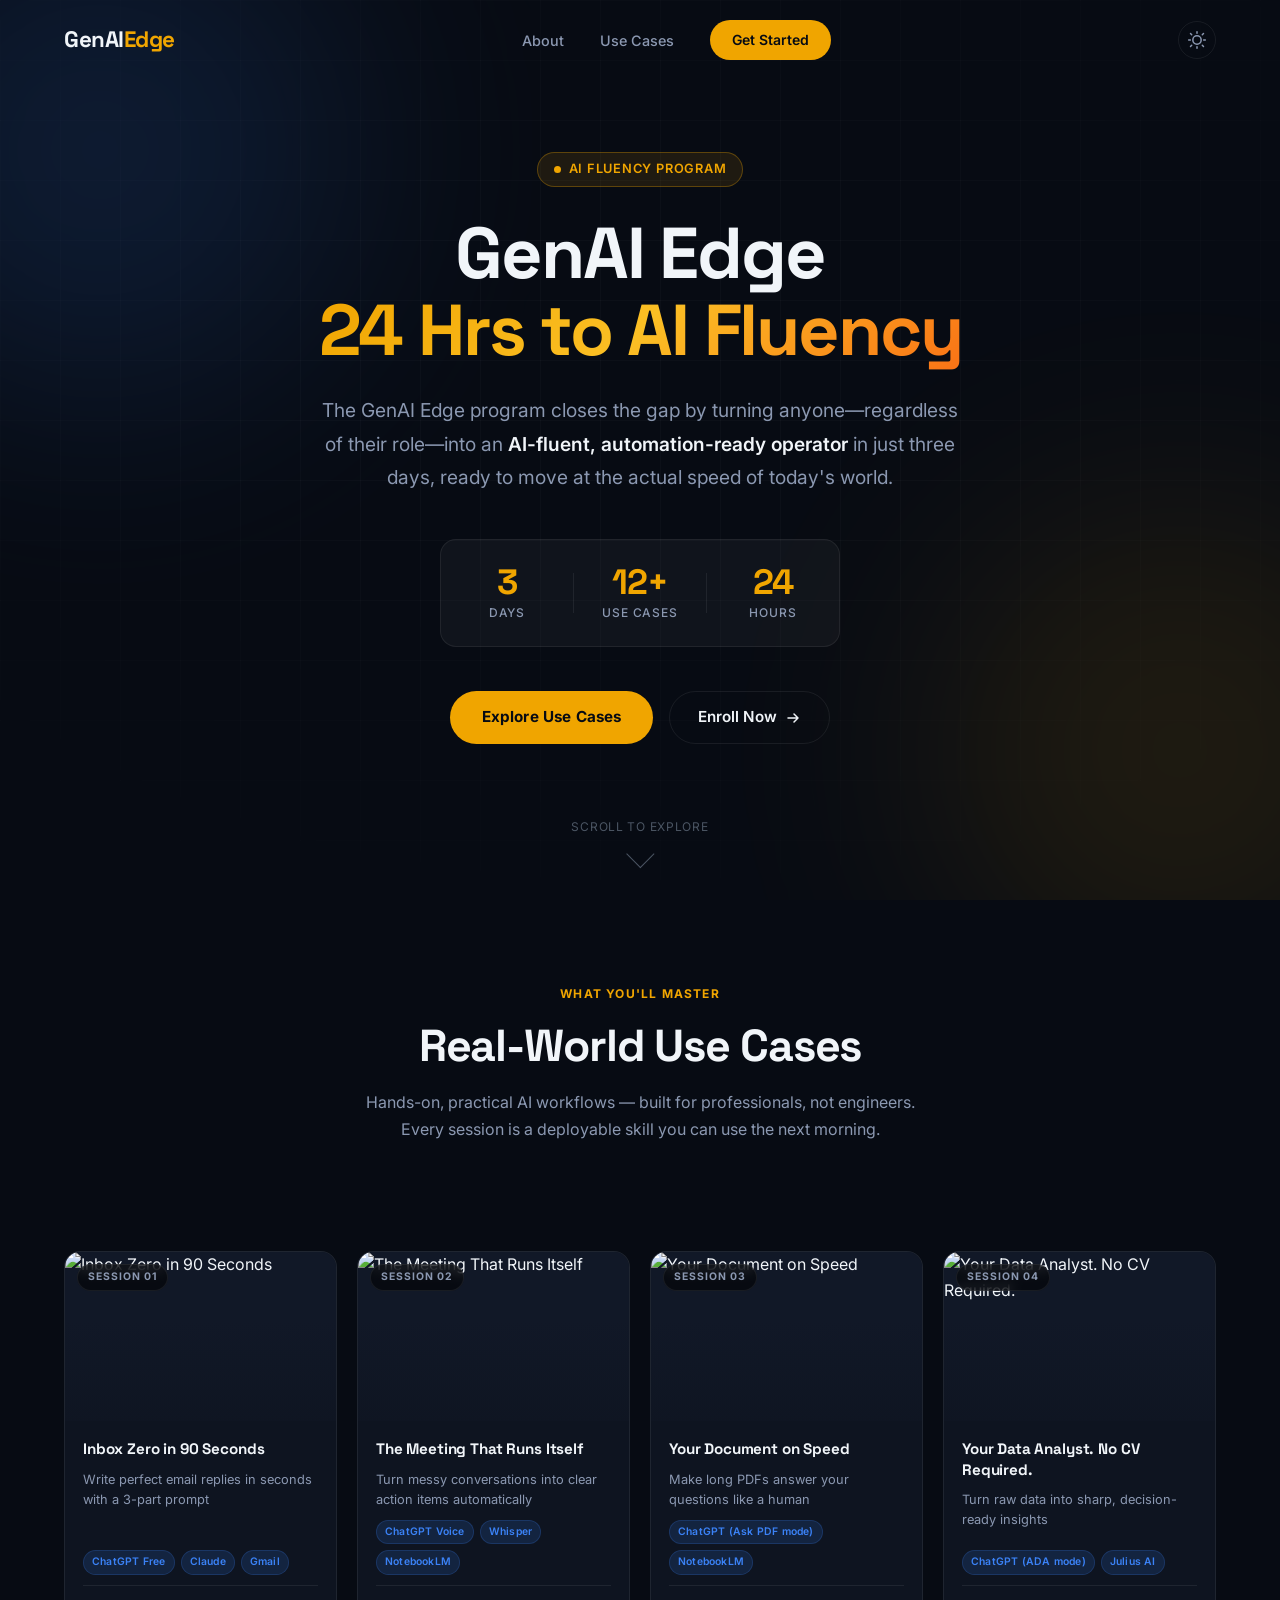
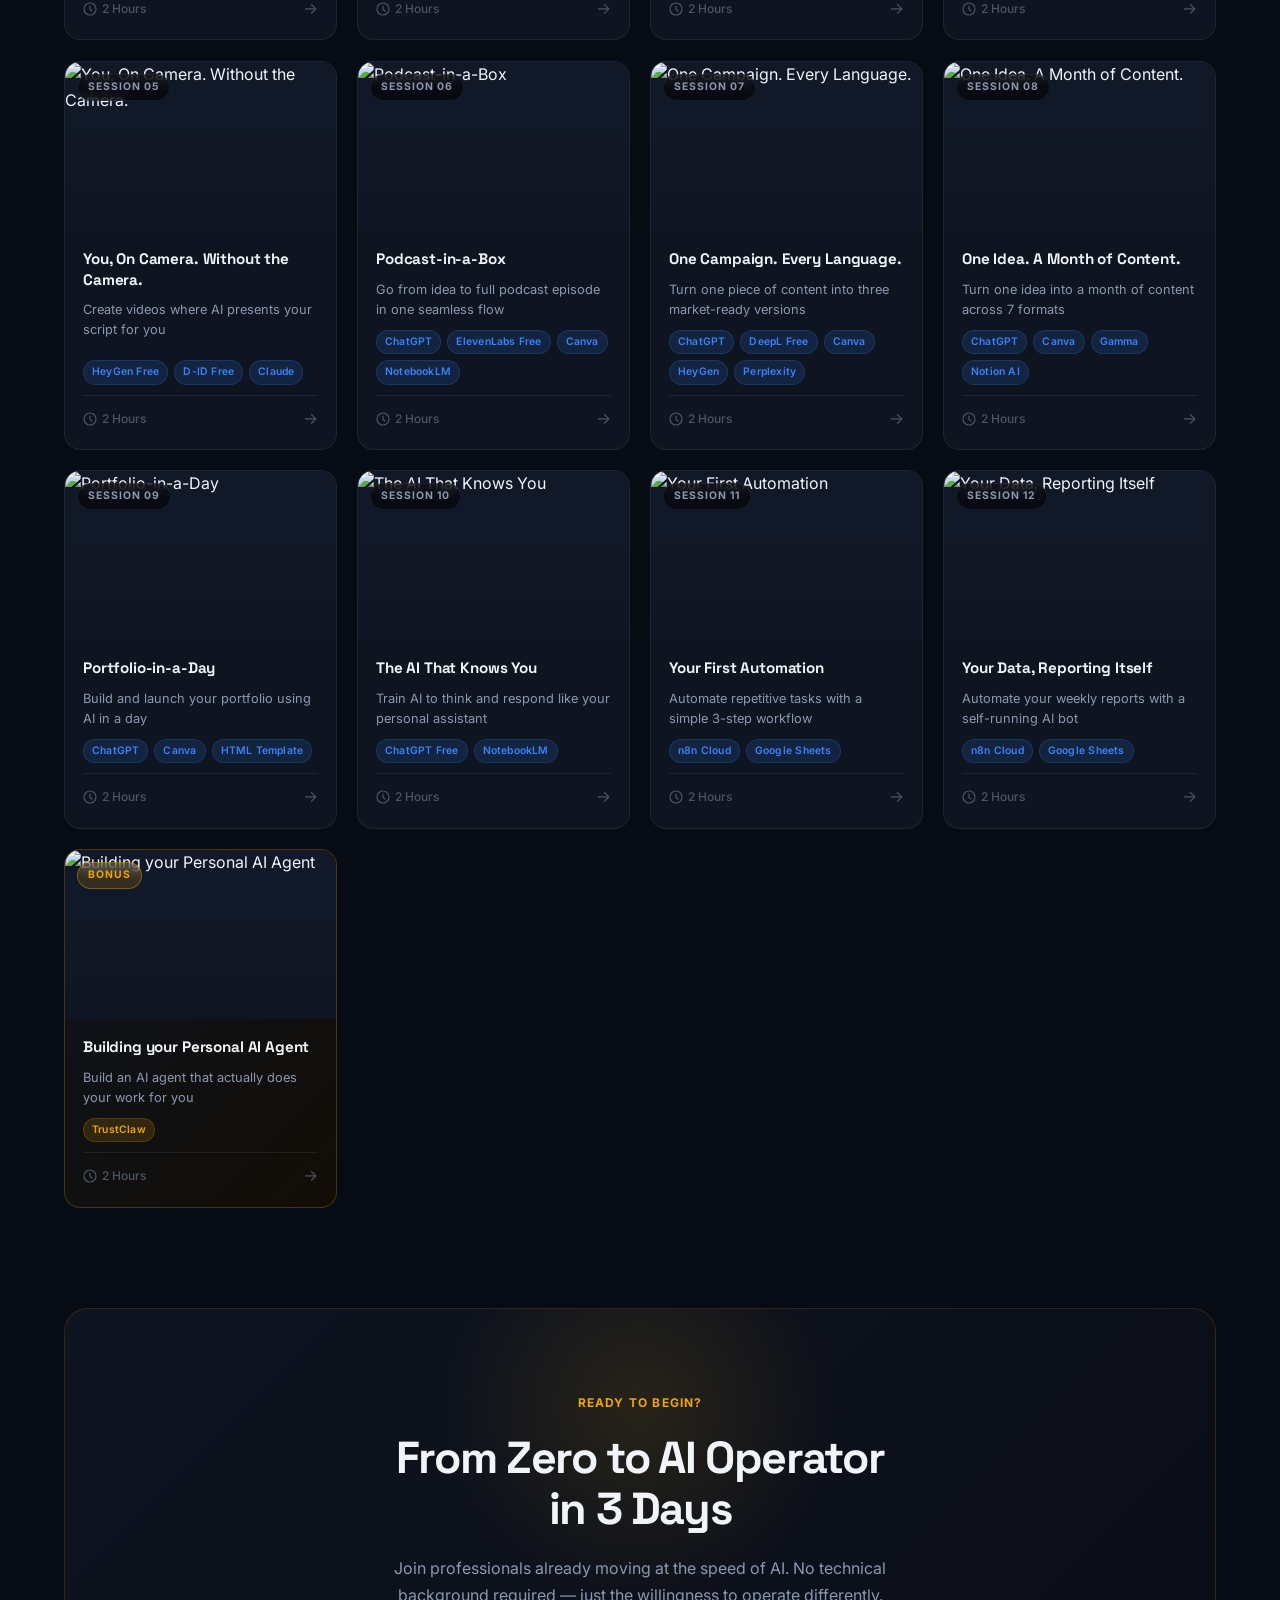
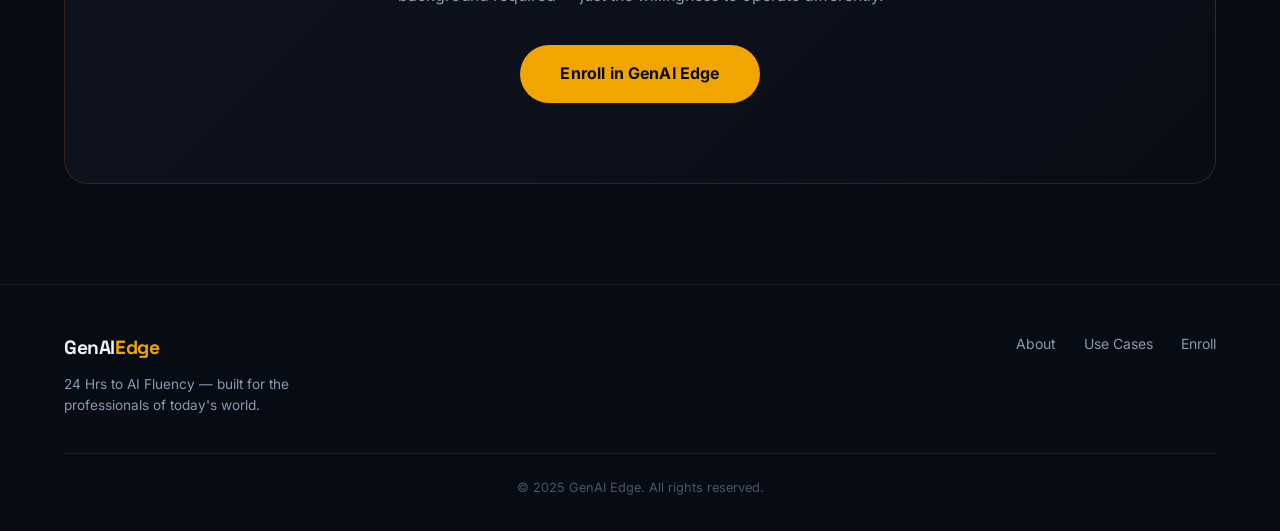
==== commit db7bd9a9: "Update card content from revised Excel data Updated Image Brief descriptions and Tools & Techniques " ====
--- a/index.html
+++ b/index.html
@@ -133,9 +133,9 @@
           </div>
           <div class="card-body">
             <h3 class="card-title">Inbox Zero in 90 Seconds</h3>
-            <p class="card-brief">AI email assistant clearing inbox instantly with generated replies</p>
-            <div class="card-tools">
-              <span class="tool-tag">ChatGPT</span>
+            <p class="card-brief">Write perfect email replies in seconds with a 3-part prompt</p>
+            <div class="card-tools">
+              <span class="tool-tag">ChatGPT Free</span>
               <span class="tool-tag">Claude</span>
               <span class="tool-tag">Gmail</span>
             </div>
@@ -160,7 +160,7 @@
           </div>
           <div class="card-body">
             <h3 class="card-title">The Meeting That Runs Itself</h3>
-            <p class="card-brief">AI converts meeting audio into structured notes and action items</p>
+            <p class="card-brief">Turn messy conversations into clear action items automatically</p>
             <div class="card-tools">
               <span class="tool-tag">ChatGPT Voice</span>
               <span class="tool-tag">Whisper</span>
@@ -187,9 +187,9 @@
           </div>
           <div class="card-body">
             <h3 class="card-title">Your Document on Speed</h3>
-            <p class="card-brief">AI extracts key insights from document into structured summary</p>
-            <div class="card-tools">
-              <span class="tool-tag">ChatGPT</span>
+            <p class="card-brief">Make long PDFs answer your questions like a human</p>
+            <div class="card-tools">
+              <span class="tool-tag">ChatGPT (Ask PDF mode)</span>
               <span class="tool-tag">NotebookLM</span>
             </div>
             <div class="card-footer">
@@ -213,9 +213,9 @@
           </div>
           <div class="card-body">
             <h3 class="card-title">Your Data Analyst. No CV Required.</h3>
-            <p class="card-brief">AI converts raw data into meaningful insights and visual charts</p>
-            <div class="card-tools">
-              <span class="tool-tag">ChatGPT ADA</span>
+            <p class="card-brief">Turn raw data into sharp, decision-ready insights</p>
+            <div class="card-tools">
+              <span class="tool-tag">ChatGPT (ADA mode)</span>
               <span class="tool-tag">Julius AI</span>
             </div>
             <div class="card-footer">
@@ -239,10 +239,10 @@
           </div>
           <div class="card-body">
             <h3 class="card-title">You, On Camera. Without the Camera.</h3>
-            <p class="card-brief">AI generates avatar video from script without camera setup</p>
-            <div class="card-tools">
-              <span class="tool-tag">HeyGen</span>
-              <span class="tool-tag">D-ID</span>
+            <p class="card-brief">Create videos where AI presents your script for you</p>
+            <div class="card-tools">
+              <span class="tool-tag">HeyGen Free</span>
+              <span class="tool-tag">D-ID Free</span>
               <span class="tool-tag">Claude</span>
             </div>
             <div class="card-footer">
@@ -266,11 +266,12 @@
           </div>
           <div class="card-body">
             <h3 class="card-title">Podcast-in-a-Box</h3>
-            <p class="card-brief">AI creates podcast audio and cover from script input</p>
+            <p class="card-brief">Go from idea to full podcast episode in one seamless flow</p>
             <div class="card-tools">
               <span class="tool-tag">ChatGPT</span>
-              <span class="tool-tag">ElevenLabs</span>
+              <span class="tool-tag">ElevenLabs Free</span>
               <span class="tool-tag">Canva</span>
+              <span class="tool-tag">NotebookLM</span>
             </div>
             <div class="card-footer">
               <span class="card-hours">
@@ -293,11 +294,13 @@
           </div>
           <div class="card-body">
             <h3 class="card-title">One Campaign. Every Language.</h3>
-            <p class="card-brief">AI translates campaign into multiple languages for global audience</p>
+            <p class="card-brief">Turn one piece of content into three market-ready versions</p>
             <div class="card-tools">
               <span class="tool-tag">ChatGPT</span>
-              <span class="tool-tag">DeepL</span>
+              <span class="tool-tag">DeepL Free</span>
               <span class="tool-tag">Canva</span>
+              <span class="tool-tag">HeyGen</span>
+              <span class="tool-tag">Perplexity</span>
             </div>
             <div class="card-footer">
               <span class="card-hours">
@@ -320,9 +323,10 @@
           </div>
           <div class="card-body">
             <h3 class="card-title">One Idea. A Month of Content.</h3>
-            <p class="card-brief">AI generates multiple content formats from a single idea</p>
+            <p class="card-brief">Turn one idea into a month of content across 7 formats</p>
             <div class="card-tools">
               <span class="tool-tag">ChatGPT</span>
+              <span class="tool-tag">Canva</span>
               <span class="tool-tag">Gamma</span>
               <span class="tool-tag">Notion AI</span>
             </div>
@@ -347,7 +351,7 @@
           </div>
           <div class="card-body">
             <h3 class="card-title">Portfolio-in-a-Day</h3>
-            <p class="card-brief">AI builds complete professional portfolio from basic input</p>
+            <p class="card-brief">Build and launch your portfolio using AI in a day</p>
             <div class="card-tools">
               <span class="tool-tag">ChatGPT</span>
               <span class="tool-tag">Canva</span>
@@ -374,9 +378,9 @@
           </div>
           <div class="card-body">
             <h3 class="card-title">The AI That Knows You</h3>
-            <p class="card-brief">AI learns user context to generate smarter personalized outputs</p>
-            <div class="card-tools">
-              <span class="tool-tag">ChatGPT</span>
+            <p class="card-brief">Train AI to think and respond like your personal assistant</p>
+            <div class="card-tools">
+              <span class="tool-tag">ChatGPT Free</span>
               <span class="tool-tag">NotebookLM</span>
             </div>
             <div class="card-footer">
@@ -400,7 +404,7 @@
           </div>
           <div class="card-body">
             <h3 class="card-title">Your First Automation</h3>
-            <p class="card-brief">AI-powered workflow automating tasks without manual effort</p>
+            <p class="card-brief">Automate repetitive tasks with a simple 3-step workflow</p>
             <div class="card-tools">
               <span class="tool-tag">n8n Cloud</span>
               <span class="tool-tag">Google Sheets</span>
@@ -426,7 +430,7 @@
           </div>
           <div class="card-body">
             <h3 class="card-title">Your Data, Reporting Itself</h3>
-            <p class="card-brief">AI system generating and sending reports automatically from data</p>
+            <p class="card-brief">Automate your weekly reports with a self-running AI bot</p>
             <div class="card-tools">
               <span class="tool-tag">n8n Cloud</span>
               <span class="tool-tag">Google Sheets</span>
@@ -452,7 +456,7 @@
           </div>
           <div class="card-body">
             <h3 class="card-title">Building your Personal AI Agent</h3>
-            <p class="card-brief">AI agent managing tasks like calendar, email, and reminders</p>
+            <p class="card-brief">Build an AI agent that actually does your work for you</p>
             <div class="card-tools">
               <span class="tool-tag">TrustClaw</span>
             </div>
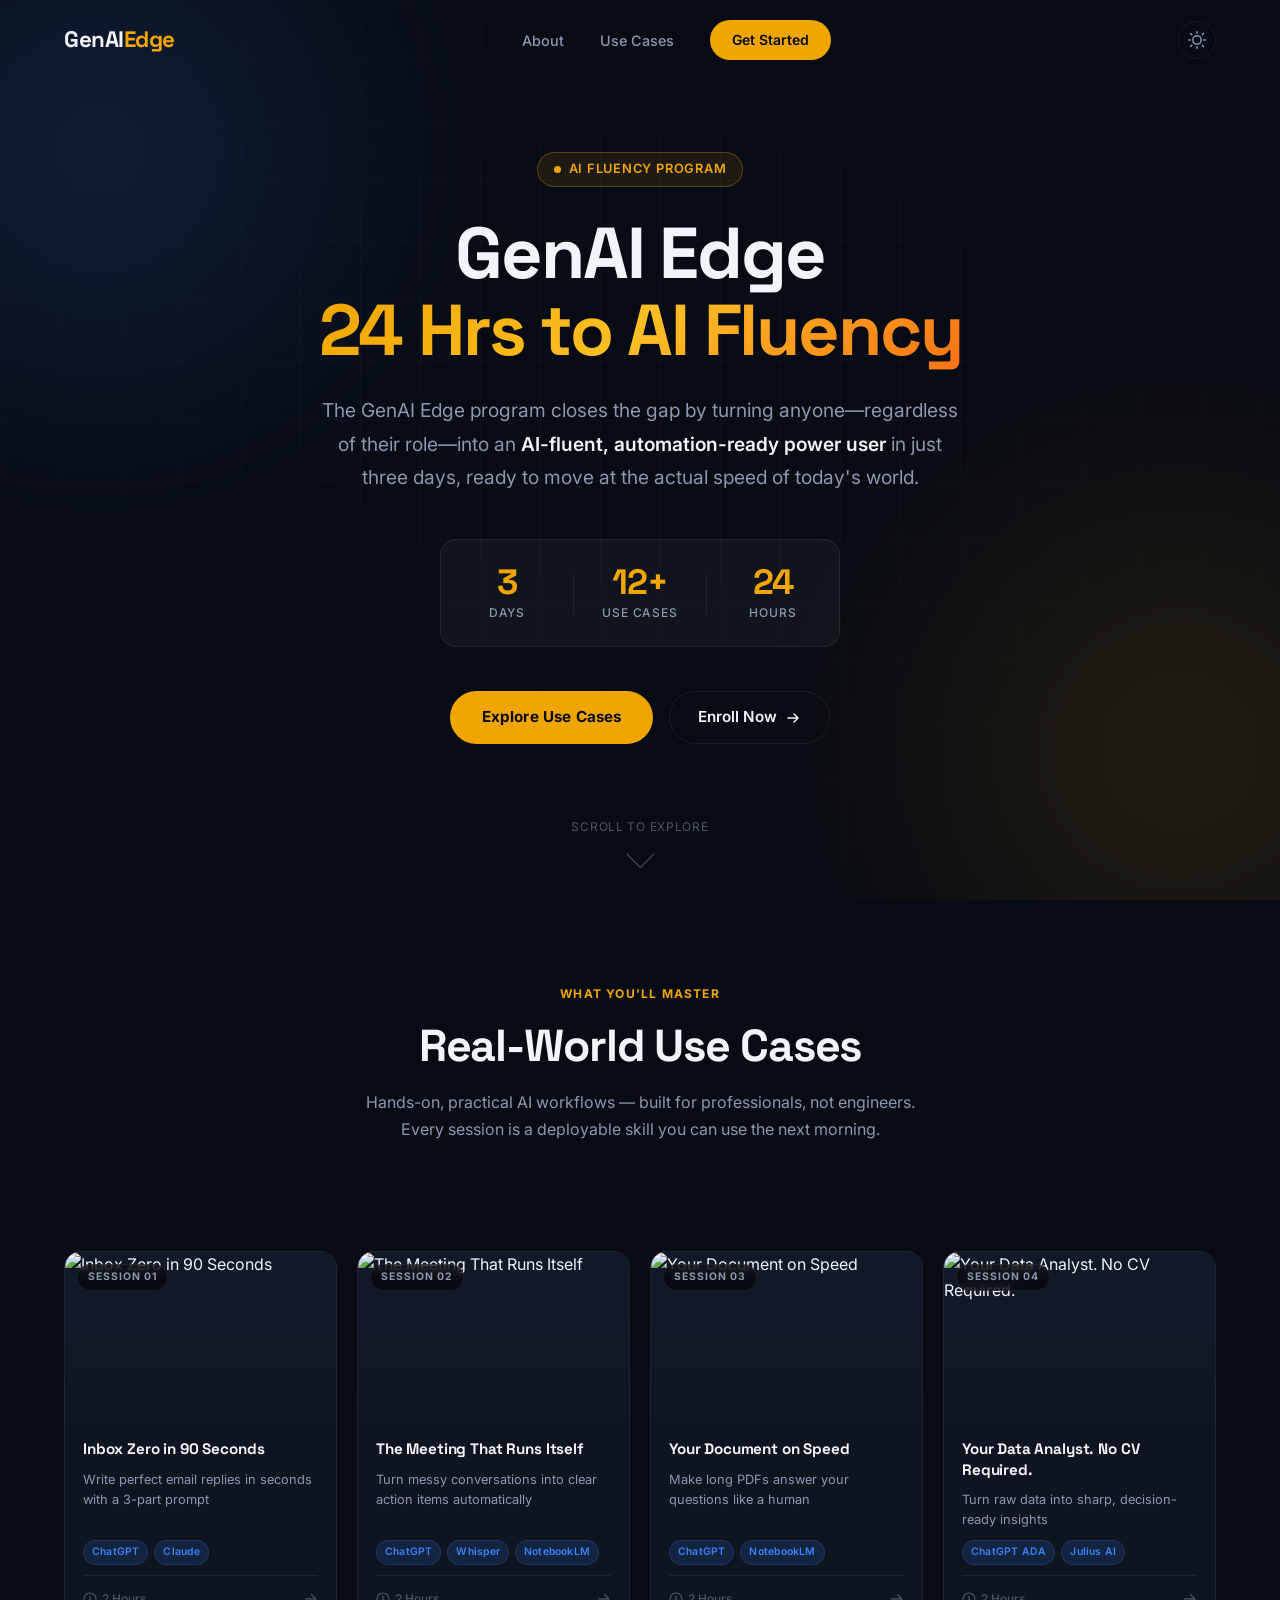
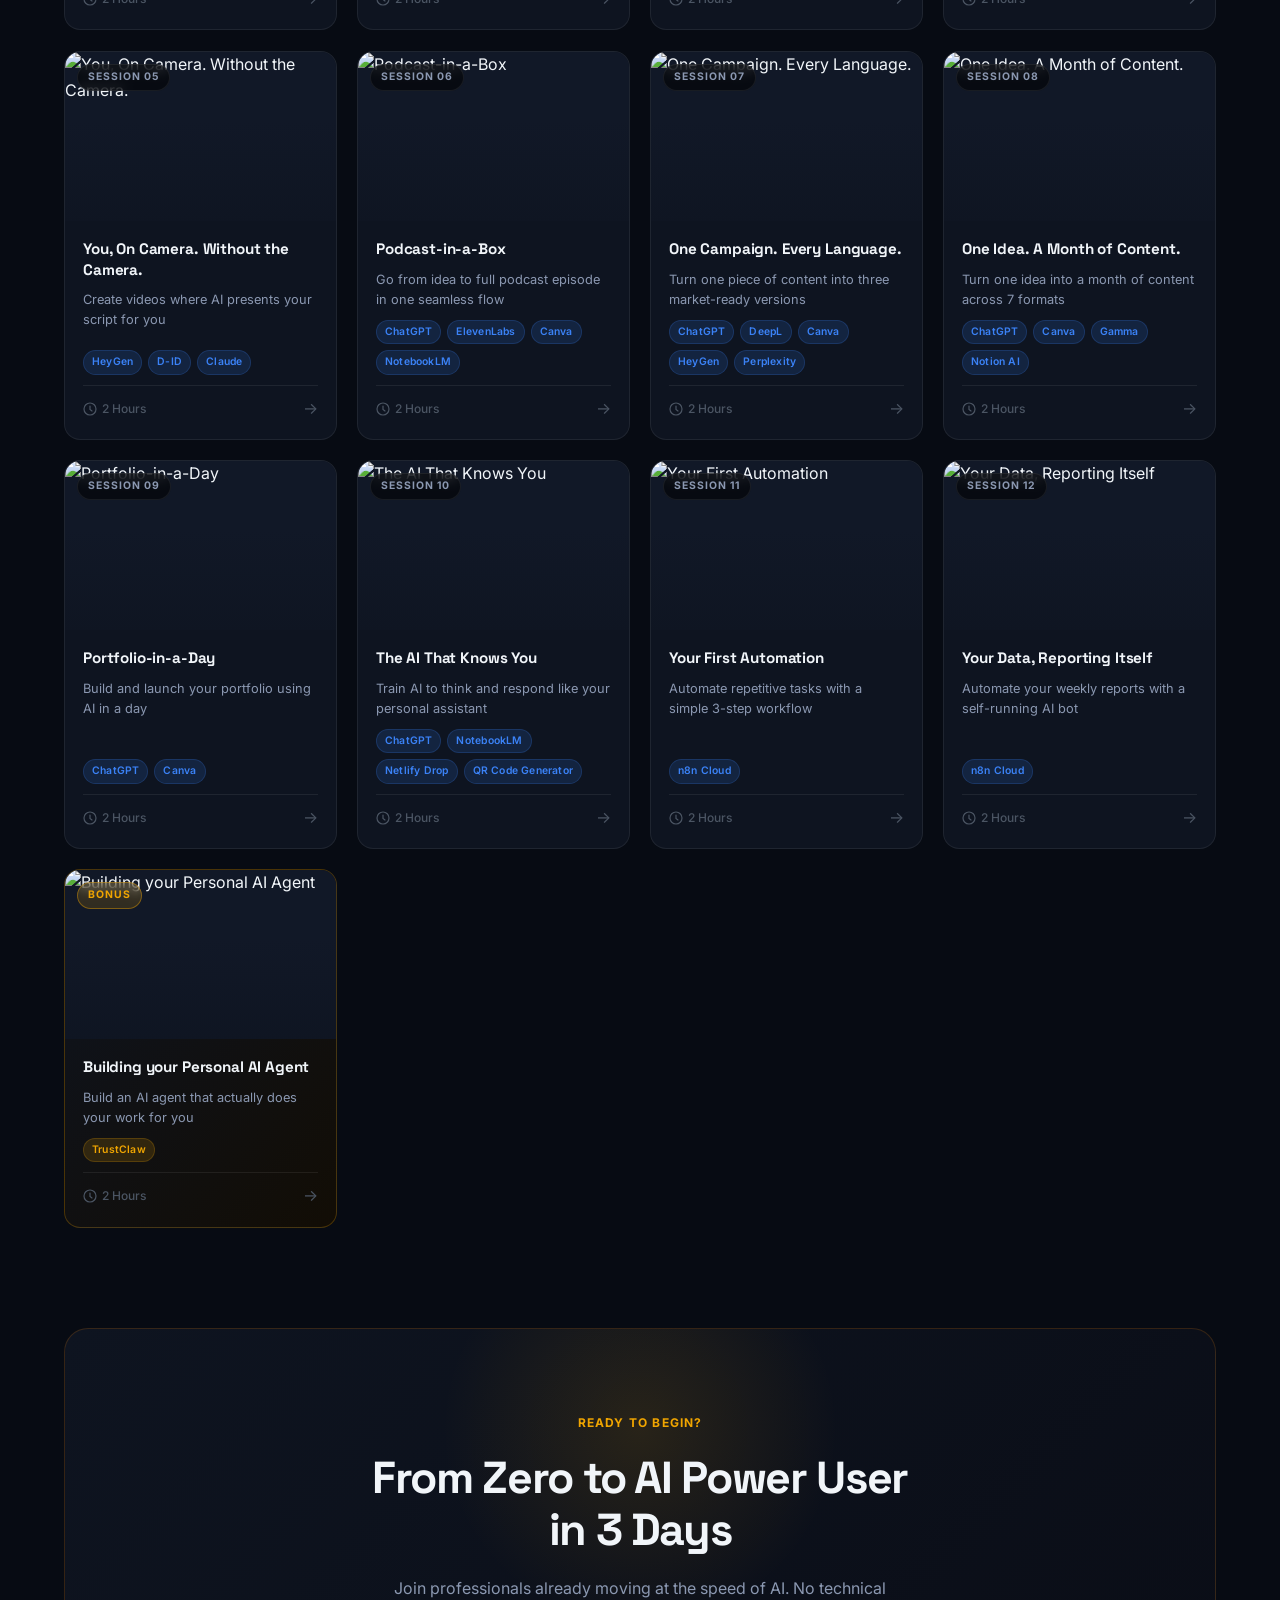
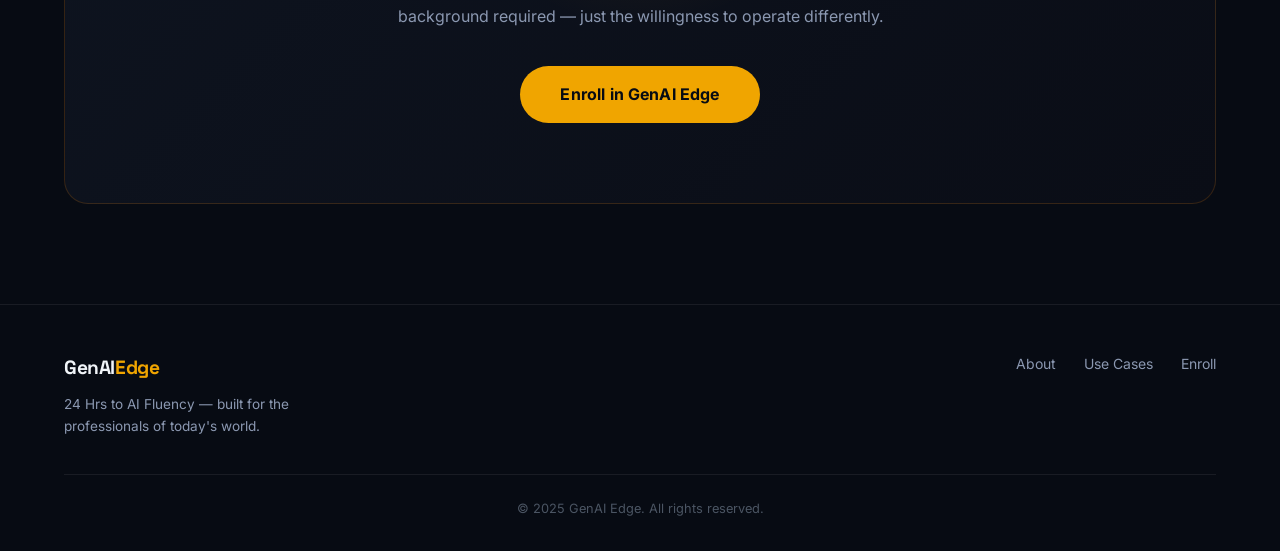
==== commit 62109b8c: "Sync content with updated Excel: tools, text changes - Updated Tools & Techniques tags across all 13" ====
--- a/index.html
+++ b/index.html
@@ -3,7 +3,7 @@
 <head>
   <meta charset="UTF-8" />
   <meta name="viewport" content="width=device-width, initial-scale=1.0" />
-  <meta name="description" content="GenAI Edge - 24 Hrs to AI Fluency. Turn anyone into an AI-fluent, automation-ready operator in just three days." />
+  <meta name="description" content="GenAI Edge - 24 Hrs to AI Fluency. Turn anyone into an AI-fluent, automation-ready power user in just three days." />
   <title>GenAI Edge – 24 Hrs to AI Fluency</title>
   <link rel="stylesheet" href="styles.css" />
   <!-- Prevent flash of wrong theme on load -->
@@ -68,7 +68,7 @@
 
       <p class="hero-description">
         The GenAI Edge program closes the gap by turning anyone—regardless of their role—into an
-        <strong>AI-fluent, automation-ready operator</strong> in just three days, ready to move at
+        <strong>AI-fluent, automation-ready power user</strong> in just three days, ready to move at
         the actual speed of today's world.
       </p>
 
@@ -135,9 +135,8 @@
             <h3 class="card-title">Inbox Zero in 90 Seconds</h3>
             <p class="card-brief">Write perfect email replies in seconds with a 3-part prompt</p>
             <div class="card-tools">
-              <span class="tool-tag">ChatGPT Free</span>
+              <span class="tool-tag">ChatGPT</span>
               <span class="tool-tag">Claude</span>
-              <span class="tool-tag">Gmail</span>
             </div>
             <div class="card-footer">
               <span class="card-hours">
@@ -162,7 +161,7 @@
             <h3 class="card-title">The Meeting That Runs Itself</h3>
             <p class="card-brief">Turn messy conversations into clear action items automatically</p>
             <div class="card-tools">
-              <span class="tool-tag">ChatGPT Voice</span>
+              <span class="tool-tag">ChatGPT</span>
               <span class="tool-tag">Whisper</span>
               <span class="tool-tag">NotebookLM</span>
             </div>
@@ -189,7 +188,7 @@
             <h3 class="card-title">Your Document on Speed</h3>
             <p class="card-brief">Make long PDFs answer your questions like a human</p>
             <div class="card-tools">
-              <span class="tool-tag">ChatGPT (Ask PDF mode)</span>
+              <span class="tool-tag">ChatGPT</span>
               <span class="tool-tag">NotebookLM</span>
             </div>
             <div class="card-footer">
@@ -215,7 +214,7 @@
             <h3 class="card-title">Your Data Analyst. No CV Required.</h3>
             <p class="card-brief">Turn raw data into sharp, decision-ready insights</p>
             <div class="card-tools">
-              <span class="tool-tag">ChatGPT (ADA mode)</span>
+              <span class="tool-tag">ChatGPT ADA</span>
               <span class="tool-tag">Julius AI</span>
             </div>
             <div class="card-footer">
@@ -241,8 +240,8 @@
             <h3 class="card-title">You, On Camera. Without the Camera.</h3>
             <p class="card-brief">Create videos where AI presents your script for you</p>
             <div class="card-tools">
-              <span class="tool-tag">HeyGen Free</span>
-              <span class="tool-tag">D-ID Free</span>
+              <span class="tool-tag">HeyGen</span>
+              <span class="tool-tag">D-ID</span>
               <span class="tool-tag">Claude</span>
             </div>
             <div class="card-footer">
@@ -269,7 +268,7 @@
             <p class="card-brief">Go from idea to full podcast episode in one seamless flow</p>
             <div class="card-tools">
               <span class="tool-tag">ChatGPT</span>
-              <span class="tool-tag">ElevenLabs Free</span>
+              <span class="tool-tag">ElevenLabs</span>
               <span class="tool-tag">Canva</span>
               <span class="tool-tag">NotebookLM</span>
             </div>
@@ -297,7 +296,7 @@
             <p class="card-brief">Turn one piece of content into three market-ready versions</p>
             <div class="card-tools">
               <span class="tool-tag">ChatGPT</span>
-              <span class="tool-tag">DeepL Free</span>
+              <span class="tool-tag">DeepL</span>
               <span class="tool-tag">Canva</span>
               <span class="tool-tag">HeyGen</span>
               <span class="tool-tag">Perplexity</span>
@@ -355,7 +354,6 @@
             <div class="card-tools">
               <span class="tool-tag">ChatGPT</span>
               <span class="tool-tag">Canva</span>
-              <span class="tool-tag">HTML Template</span>
             </div>
             <div class="card-footer">
               <span class="card-hours">
@@ -380,8 +378,10 @@
             <h3 class="card-title">The AI That Knows You</h3>
             <p class="card-brief">Train AI to think and respond like your personal assistant</p>
             <div class="card-tools">
-              <span class="tool-tag">ChatGPT Free</span>
+              <span class="tool-tag">ChatGPT</span>
               <span class="tool-tag">NotebookLM</span>
+              <span class="tool-tag">Netlify Drop</span>
+              <span class="tool-tag">QR Code Generator</span>
             </div>
             <div class="card-footer">
               <span class="card-hours">
@@ -407,7 +407,6 @@
             <p class="card-brief">Automate repetitive tasks with a simple 3-step workflow</p>
             <div class="card-tools">
               <span class="tool-tag">n8n Cloud</span>
-              <span class="tool-tag">Google Sheets</span>
             </div>
             <div class="card-footer">
               <span class="card-hours">
@@ -433,7 +432,6 @@
             <p class="card-brief">Automate your weekly reports with a self-running AI bot</p>
             <div class="card-tools">
               <span class="tool-tag">n8n Cloud</span>
-              <span class="tool-tag">Google Sheets</span>
             </div>
             <div class="card-footer">
               <span class="card-hours">
@@ -481,7 +479,7 @@
         <div class="cta-glow"></div>
         <div class="cta-content">
           <div class="section-tag">Ready to Begin?</div>
-          <h2 class="cta-title">From Zero to AI Operator<br />in 3 Days</h2>
+          <h2 class="cta-title">From Zero to AI Power User<br />in 3 Days</h2>
           <p class="cta-description">
             Join professionals already moving at the speed of AI.
             No technical background required — just the willingness to operate differently.
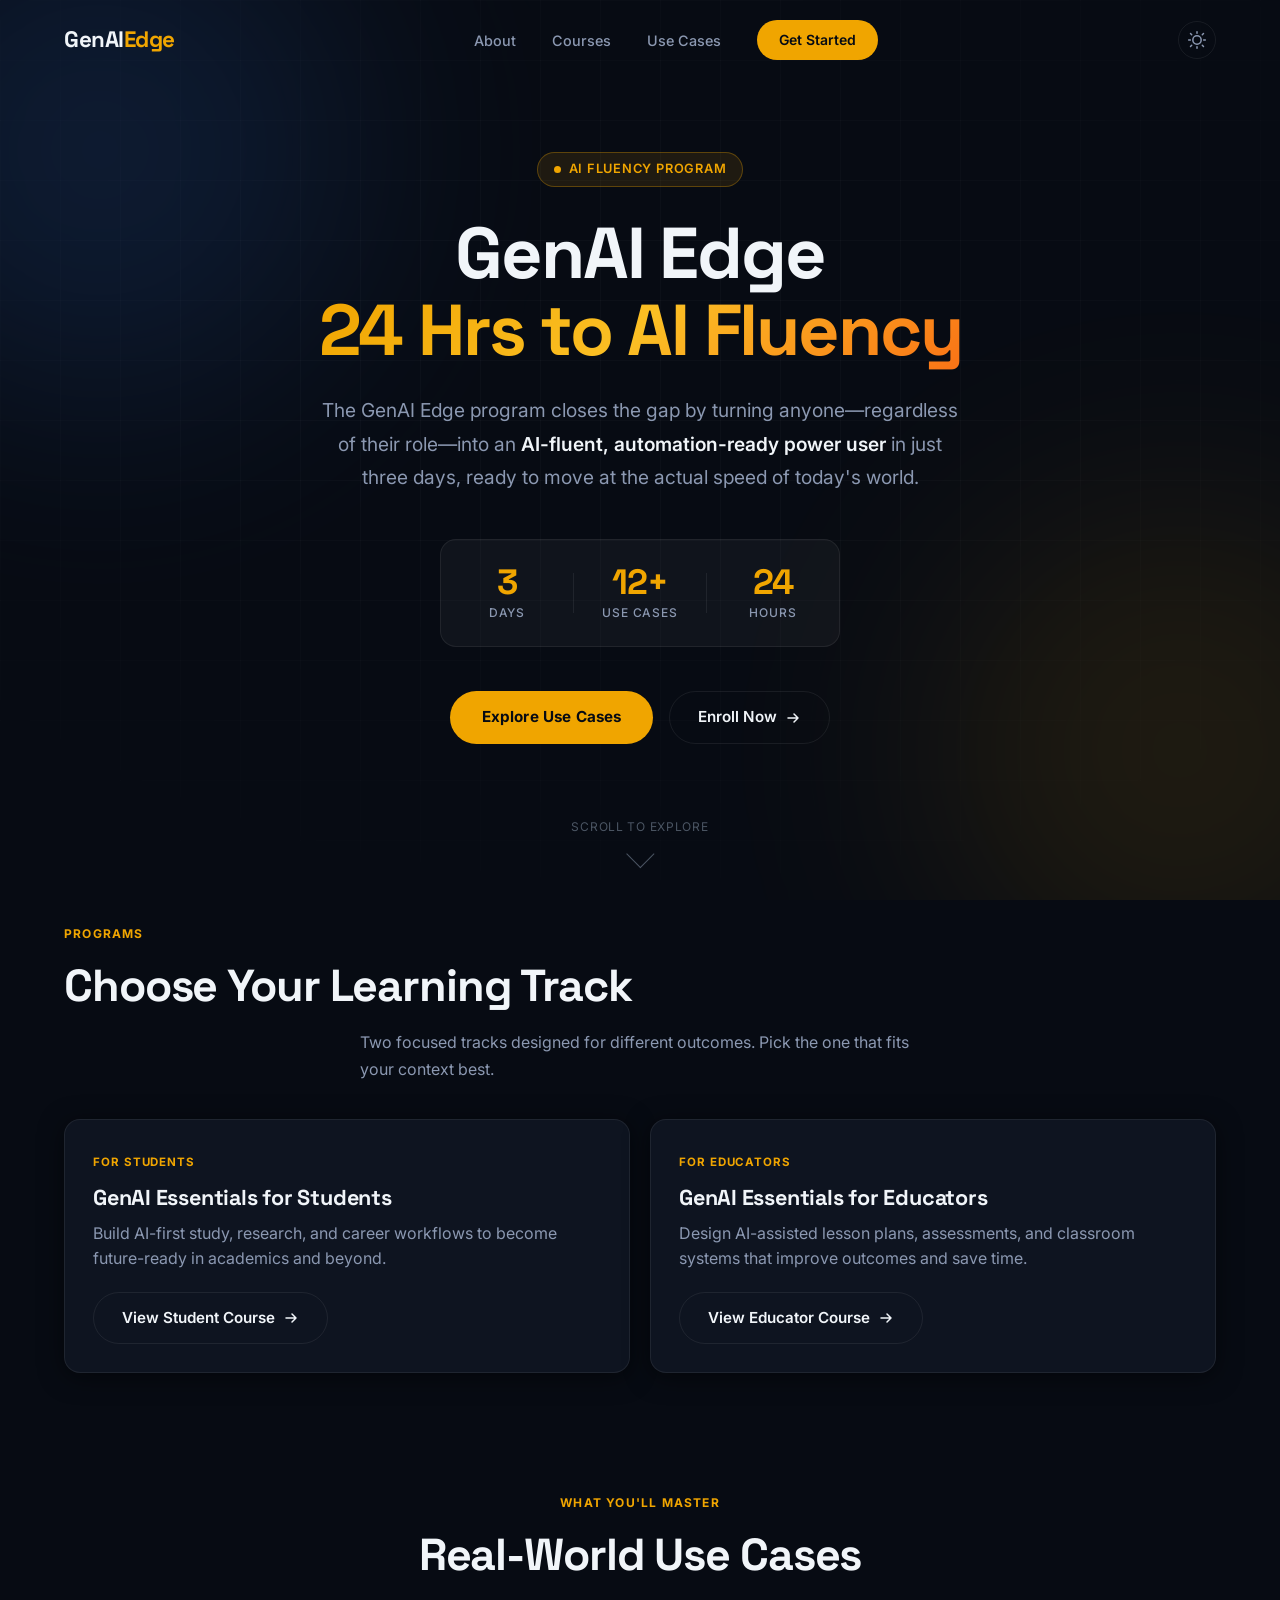
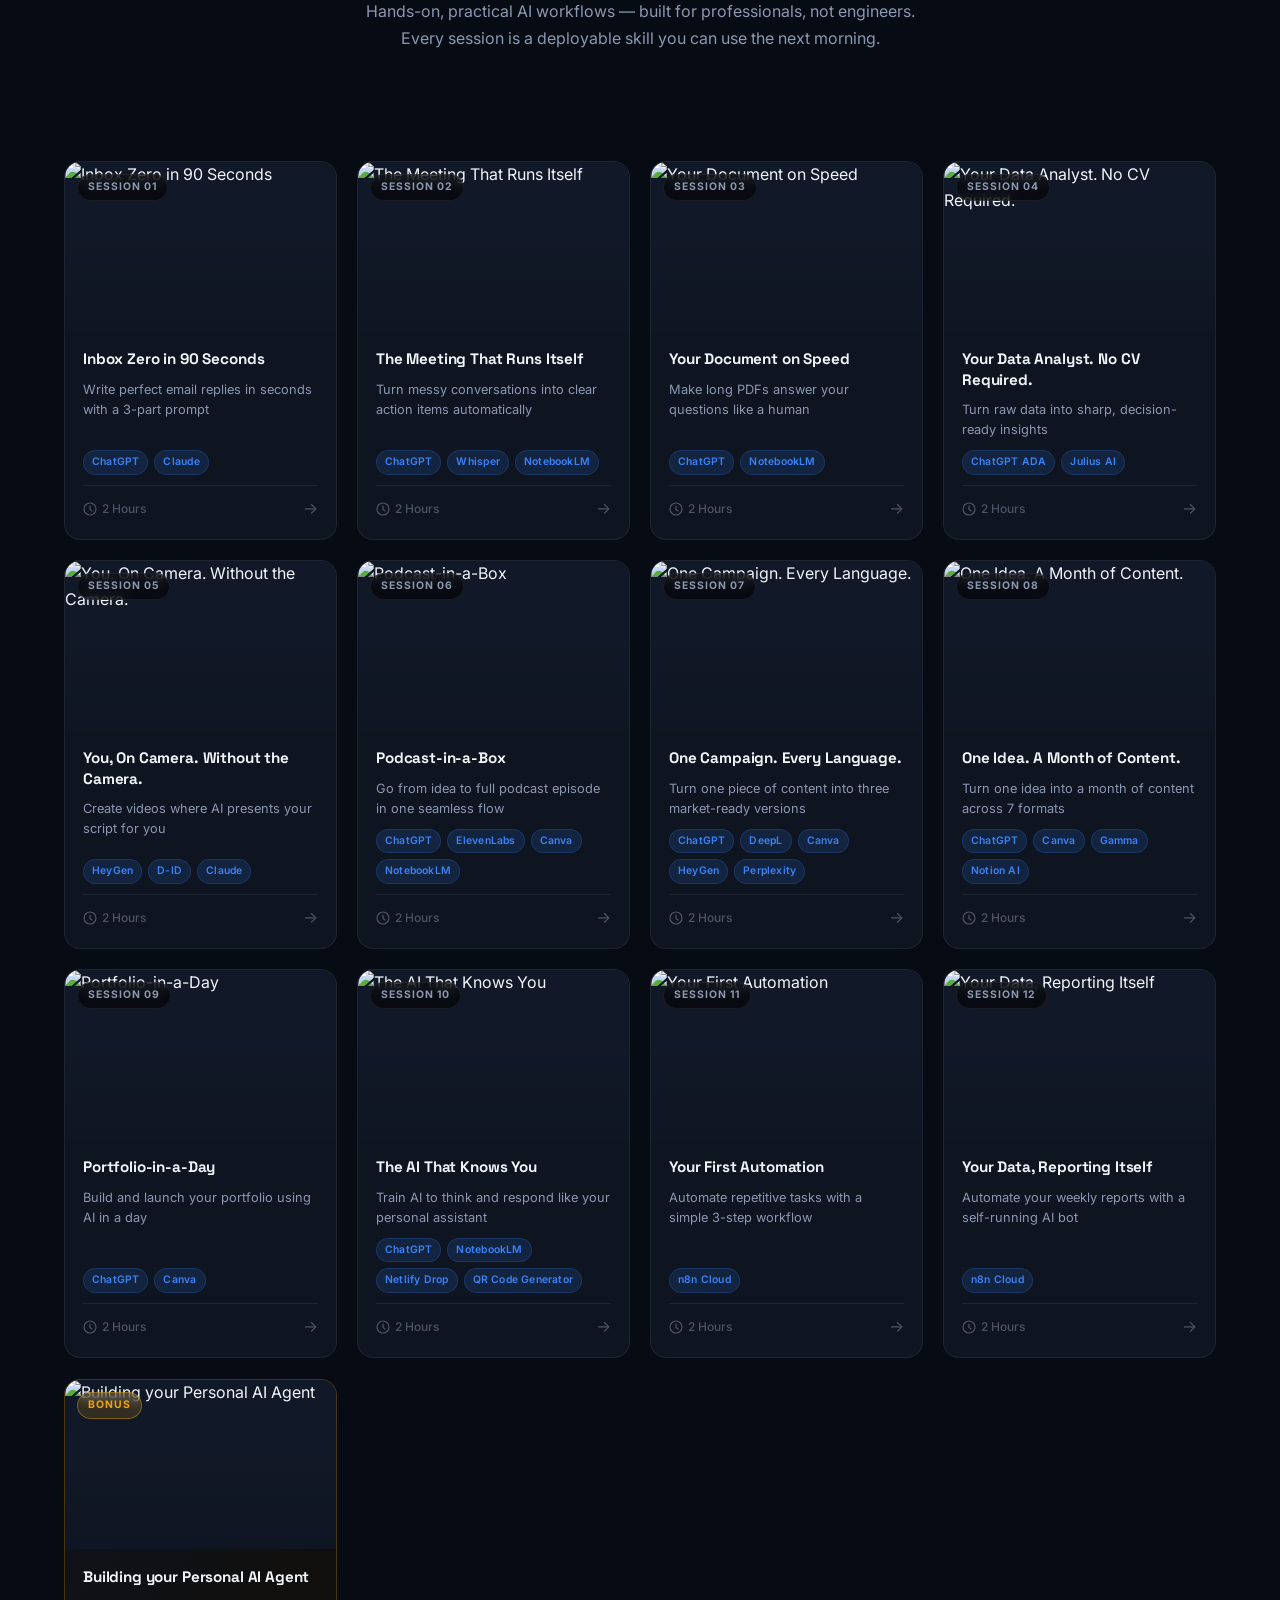
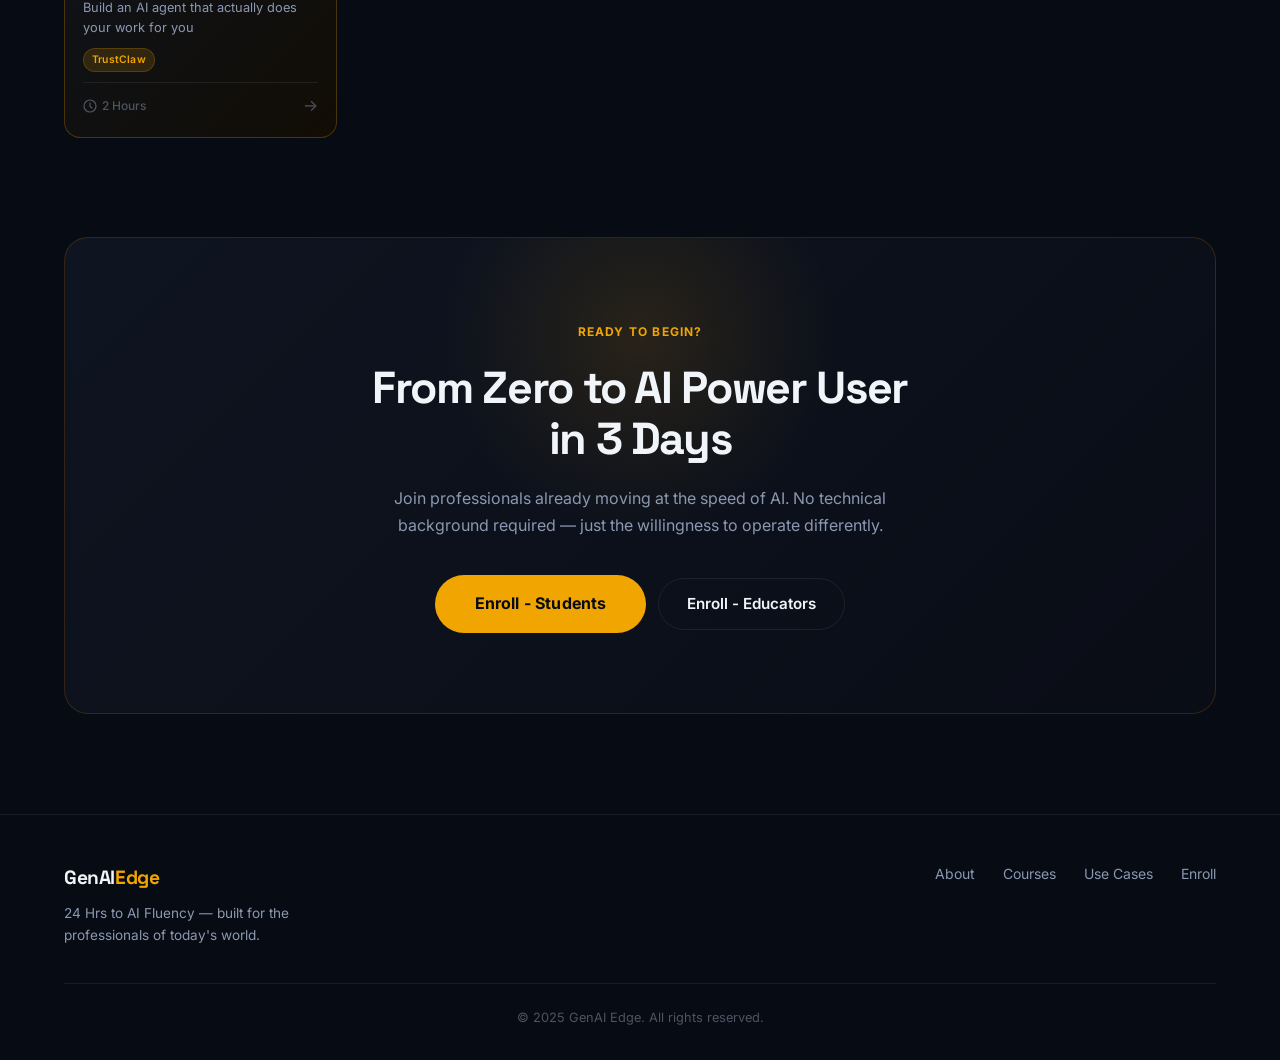
==== commit 38feb54d: "Add course track pages and auto-push helper. Introduce student and educator course pages with landin" ====
--- a/index.html
+++ b/index.html
@@ -27,6 +27,7 @@
       </div>
       <nav class="nav-links" id="navLinks">
         <a href="#about">About</a>
+        <a href="#courses">Courses</a>
         <a href="#use-cases">Use Cases</a>
         <a href="#enroll" class="nav-cta">Get Started</a>
       </nav>
@@ -104,6 +105,47 @@
     </div>
   </section>
 
+  <!-- ===== COURSES ===== -->
+  <section class="courses-section" id="courses">
+    <div class="container">
+      <div class="section-tag">Programs</div>
+      <h2 class="section-title">Choose Your Learning Track</h2>
+      <p class="section-subtitle">
+        Two focused tracks designed for different outcomes. Pick the one that fits your context best.
+      </p>
+
+      <div class="courses-grid">
+        <article class="course-card">
+          <div class="course-card-content">
+            <span class="course-audience">For Students</span>
+            <h3 class="course-title">GenAI Essentials for Students</h3>
+            <p class="course-description">
+              Build AI-first study, research, and career workflows to become future-ready in academics and beyond.
+            </p>
+            <a class="btn-secondary course-link" href="courses-students.html">
+              <span>View Student Course</span>
+              <svg width="16" height="16" viewBox="0 0 16 16" fill="none"><path d="M3 8H13M13 8L9 4M13 8L9 12" stroke="currentColor" stroke-width="1.5" stroke-linecap="round" stroke-linejoin="round"/></svg>
+            </a>
+          </div>
+        </article>
+
+        <article class="course-card">
+          <div class="course-card-content">
+            <span class="course-audience">For Educators</span>
+            <h3 class="course-title">GenAI Essentials for Educators</h3>
+            <p class="course-description">
+              Design AI-assisted lesson plans, assessments, and classroom systems that improve outcomes and save time.
+            </p>
+            <a class="btn-secondary course-link" href="courses-educators.html">
+              <span>View Educator Course</span>
+              <svg width="16" height="16" viewBox="0 0 16 16" fill="none"><path d="M3 8H13M13 8L9 4M13 8L9 12" stroke="currentColor" stroke-width="1.5" stroke-linecap="round" stroke-linejoin="round"/></svg>
+            </a>
+          </div>
+        </article>
+      </div>
+    </div>
+  </section>
+
   <!-- ===== SECTION INTRO ===== -->
   <section class="section-intro">
     <div class="container">
@@ -484,7 +526,10 @@
             Join professionals already moving at the speed of AI.
             No technical background required — just the willingness to operate differently.
           </p>
-          <a href="#" class="btn-primary btn-primary--large">Enroll in GenAI Edge</a>
+          <div class="cta-actions">
+            <a href="courses-students.html" class="btn-primary btn-primary--large">Enroll - Students</a>
+            <a href="courses-educators.html" class="btn-secondary">Enroll - Educators</a>
+          </div>
         </div>
       </div>
     </div>
@@ -500,6 +545,7 @@
         </div>
         <div class="footer-links">
           <a href="#about">About</a>
+          <a href="#courses">Courses</a>
           <a href="#use-cases">Use Cases</a>
           <a href="#enroll">Enroll</a>
         </div>
--- a/styles.css
+++ b/styles.css
@@ -526,6 +526,58 @@
 }
 
 /* =============================================
+   COURSES SECTION
+   ============================================= */
+.courses-section {
+  padding: 20px 0 36px;
+}
+
+.courses-grid {
+  margin-top: 36px;
+  display: grid;
+  grid-template-columns: repeat(2, minmax(0, 1fr));
+  gap: 20px;
+}
+
+.course-card {
+  background: var(--color-bg-card);
+  border: 1px solid var(--color-border);
+  border-radius: var(--radius-card);
+  box-shadow: var(--shadow-card);
+}
+
+.course-card-content {
+  padding: 28px;
+}
+
+.course-audience {
+  display: inline-block;
+  font-size: 0.72rem;
+  font-weight: 700;
+  text-transform: uppercase;
+  letter-spacing: 0.08em;
+  color: var(--color-accent);
+  margin-bottom: 12px;
+}
+
+.course-title {
+  font-family: var(--font-display);
+  font-size: 1.35rem;
+  line-height: 1.25;
+  letter-spacing: -0.01em;
+  margin-bottom: 10px;
+}
+
+.course-description {
+  color: var(--color-text-muted);
+  margin-bottom: 20px;
+}
+
+.course-link {
+  width: fit-content;
+}
+
+/* =============================================
    GALLERY SECTION
    ============================================= */
 .gallery-section {
@@ -756,6 +808,14 @@
 
 .cta-content .section-tag {
   margin-bottom: 20px;
+}
+
+.cta-actions {
+  display: flex;
+  align-items: center;
+  justify-content: center;
+  gap: 12px;
+  flex-wrap: wrap;
 }
 
 /* =============================================
@@ -895,6 +955,10 @@
     gap: 14px;
   }
 
+  .courses-grid {
+    grid-template-columns: 1fr;
+  }
+
   .hero {
     padding: 100px 20px 70px;
   }
@@ -952,6 +1016,10 @@
     justify-content: center;
   }
 
+  .course-link {
+    width: 100%;
+  }
+
   .hero-badge {
     font-size: 0.7rem;
   }
